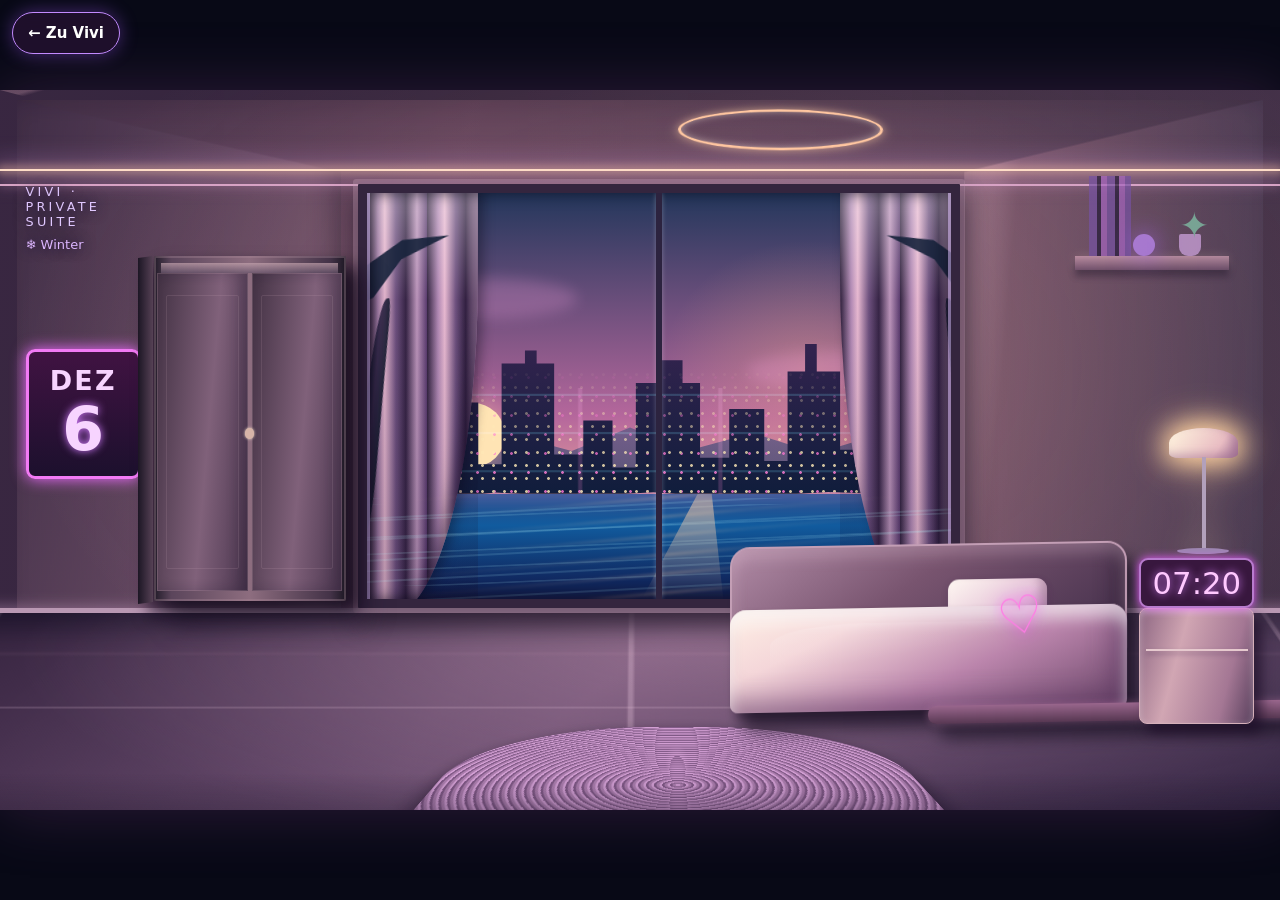
==== index.html @ ad8bce30 "Build layered 2.5D Vivi suite stage with complete curtains and perspective floor" ====
<!doctype html><html lang="de"><head><meta charset="utf-8"><meta name="viewport" content="width=device-width,initial-scale=1,viewport-fit=cover"><meta name="theme-color" content="#100e23"><title>Vivi · Zimmer</title><link rel="stylesheet" href="room.css?v=8"><style>.vivi-back{position:fixed;top:max(12px,env(safe-area-inset-top));left:12px;z-index:9999;display:flex;align-items:center;gap:8px;padding:11px 15px;border:1px solid #c38aff;border-radius:24px;background:#21112ee8;color:#fff;text-decoration:none;font:600 15px system-ui,sans-serif;box-shadow:0 0 18px #a85cff66;backdrop-filter:blur(8px)}.vivi-back:focus-visible{outline:3px solid #fff}</style></head><body><a class="vivi-back" href="./vivi-robot.html" aria-label="Zurück zu Vivi">← Zu Vivi</a><main id="room-root"></main><script src="room.js?v=8" defer></script><script src="auto-update.js" defer></script></body></html>
---- room.css ----
*{box-sizing:border-box}html,body{margin:0;background:#080916;color:#fff;font-family:system-ui,-apple-system,sans-serif}button{font:inherit}#room-root{width:100%;min-height:100dvh;display:grid;place-items:center;overflow:hidden}.room{--accent:#c15bff;--sky1:#25134d;--sky2:#d16a9a;position:relative;width:min(100vw,177.78vh);aspect-ratio:16/9;overflow:hidden;isolation:isolate;background:#120f2b;box-shadow:0 0 90px #4c167550}.room[data-period=morning]{--sky1:#3d5d9a;--sky2:#ffc69b;--accent:#b685ff}.room[data-period=day]{--sky1:#2783ba;--sky2:#c4dfff;--accent:#a971fa}.room[data-period=evening]{--sky1:#56305c;--sky2:#ff9b83;--accent:#f16be4}.room[data-period=night]{--sky1:#0b153b;--sky2:#51327d;--accent:#ad6cff}.wall{position:absolute;inset:0;background:linear-gradient(110deg,#10122d 0%,#21163c 58%,#161329 100%)}.wall-glow{position:absolute;inset:0;background:radial-gradient(ellipse at 62% 40%,#a03af529,transparent 58%)}.wall-arch{position:absolute;top:3%;left:3%;width:94%;height:75%;border:2px solid #bb77ff20;border-radius:20px}.ceiling-strip{position:absolute;top:4%;left:0;width:100%;height:3px;background:#bc65ff;box-shadow:0 0 14px 5px #ac4cfa88}.floor{position:absolute;inset:73% 0 0;background:repeating-linear-gradient(94deg,transparent 0 12%,#d3a5ff08 12.1% 12.4%),linear-gradient(#28223f,#0d0e21);border-top:3px solid #c15bff45}.rug{position:absolute;bottom:-13%;left:25%;width:51%;height:37%;border-radius:50%;background:radial-gradient(ellipse,#a96bc554 0%,#6b4a7d70 54%,#0c0b2100 72%);filter:blur(2px)}.window{position:absolute;left:30%;top:9%;width:41%;height:55%;overflow:hidden;border:7px solid #29213c;border-radius:5px;box-shadow:0 0 0 3px #bd83ff55,0 0 32px #bc66ff33;cursor:pointer}.sky{position:absolute;inset:0;background:linear-gradient(var(--sky1),var(--sky2));transition:background 1s}.sunmoon{position:absolute;left:68%;top:15%;width:13%;aspect-ratio:1;border-radius:50%;background:#ffe9cb;box-shadow:0 0 35px 10px #ffdbb080}.room[data-period=night] .sunmoon{background:#dce8ff;box-shadow:0 0 22px #e1ecff88}.cloud{position:absolute;width:33%;height:10%;border-radius:50%;background:#fff4;filter:blur(9px);animation:drift 26s linear infinite}.c1{top:21%;left:3%}.c2{top:39%;left:65%;animation-duration:33s}.city{position:absolute;bottom:0;left:0;width:100%;height:54%;background:linear-gradient(to top,#111528 5%,#111528bb 75%,transparent 100%);clip-path:polygon(0 55%,8% 55%,8% 35%,15% 35%,15% 67%,22% 67%,22% 15%,30% 15%,30% 52%,37% 52%,37% 33%,46% 33%,46% 64%,53% 64%,53% 8%,61% 8%,61% 44%,70% 44%,70% 28%,79% 28%,79% 65%,88% 65%,88% 37%,100% 37%,100% 100%,0 100%)}.horizon{position:absolute;bottom:0;width:100%;height:12%;background:linear-gradient(transparent,#c778df40)}.window-frame{position:absolute;inset:0;border-left:3px solid #af96c9aa;border-right:3px solid #af96c9aa;pointer-events:none}.window-frame:after{content:"";position:absolute;left:49.5%;top:0;height:100%;width:6px;background:#2c233f;box-shadow:0 0 5px #fff4}.curtain{position:absolute;top:0;width:12%;height:100%;background:repeating-linear-gradient(90deg,#3d245f,#64417d 17%,#362052 28%);transition:width .7s}.curtain.left{left:0}.curtain.right{right:0}.curtains-closed .curtain{width:50%}.particles{position:absolute;inset:0;overflow:hidden}.particle{position:absolute;left:var(--x);top:-8%;width:var(--size);height:var(--size);background:#ffd7fa;border-radius:55% 15% 55% 15%;opacity:.75;animation:fall var(--dur) linear var(--delay) infinite}.room[data-season=winter] .particle{background:#f4faff;border-radius:50%}.room[data-season=summer] .particle{background:#ffe986;box-shadow:0 0 9px #ffe986}.room[data-season=autumn] .particle{background:#e6a05d}.shelf{position:absolute;top:19%;right:4%;width:20%;height:2%;background:#4c365c;box-shadow:0 3px 0 #150f23,0 0 16px #af5bff66}.books{position:absolute;bottom:100%;left:9%;width:27%;height:80px;background:repeating-linear-gradient(90deg,#7652a3 0 8px,#241b38 8px 12px,#a565bf 12px 18px)}.pot{position:absolute;bottom:100%;right:18%;width:22px;height:22px;background:#d4a8e4;border-radius:2px 2px 9px 9px}.pot:before{content:'✦';position:absolute;bottom:10px;left:0;color:#84cbad;font-size:36px}.gloworb{position:absolute;bottom:100%;right:48%;width:22px;height:22px;border-radius:50%;background:#c38cff;box-shadow:0 0 24px #b269ff}.lamp{position:absolute;right:4%;bottom:19%;height:38%;width:8%;background:none;border:0;cursor:pointer}.lampshade{position:absolute;top:0;left:5%;width:90%;height:23%;background:#d3a8f3;clip-path:polygon(20% 0,80% 0,100% 100%,0 100%);filter:drop-shadow(0 0 18px #d2a6ff)}.lampstem{position:absolute;top:22%;left:49%;height:70%;width:4%;background:#b2a0bb}.lampbase{position:absolute;bottom:3%;left:16%;width:68%;height:5%;border-radius:50%;background:#9c87b0}.sofa,.bed{position:absolute;border:0;background:none;cursor:pointer;transition:filter .2s}.sofa:hover,.bed:hover{filter:brightness(1.15)}.sofa{left:3%;bottom:15%;width:34%;height:28%}.sofa-back{position:absolute;left:4%;top:0;width:91%;height:75%;border-radius:28px 28px 10px 10px;background:linear-gradient(110deg,#553b77,#302747);border:3px solid #a77acc77;box-shadow:inset 0 10px 15px #ffffff10}.sofa-seat{position:absolute;left:0;bottom:12%;width:100%;height:37%;border-radius:18px;background:linear-gradient(#77558d,#38294f);border:2px solid #af83d188}.cushion{position:absolute;top:35%;width:23%;height:28%;border-radius:12px;background:#a378a8;transform:rotate(-15deg)}.c-a{left:12%}.c-b{right:10%;transform:rotate(15deg);background:#684b91}.sofa-leg{position:absolute;bottom:0;width:4%;height:14%;background:#1d192c}.sofa-leg.l{left:10%}.sofa-leg.r{right:10%}.bed{right:9%;bottom:10%;width:32%;height:30%}.bed-head{position:absolute;top:5%;right:0;width:100%;height:65%;border-radius:20px 20px 4px 4px;background:linear-gradient(#4c3a68,#30253e);border:3px solid #a56ee2}.blanket{position:absolute;bottom:7%;left:0;width:100%;height:52%;background:linear-gradient(160deg,#9871ba,#563d7a 70%);border-radius:16px 16px 8px 8px;box-shadow:0 0 22px #a36be766}.pillow{position:absolute;top:29%;left:8%;width:28%;height:22%;border-radius:11px;background:#d6b6e8}.bed-foot{position:absolute;bottom:0;width:100%;height:10%;border-radius:8px;background:#271d39}.plant{position:absolute;left:24%;bottom:22%;width:10%;height:24%}.plant i{position:absolute;bottom:20%;left:42%;width:18%;height:65%;background:#478f78;border-radius:80% 0;transform-origin:bottom}.plant i:nth-child(1){transform:rotate(-45deg)}.plant i:nth-child(2){transform:rotate(-18deg)}.plant i:nth-child(3){transform:rotate(23deg)}.plant i:nth-child(4){transform:rotate(49deg)}.plant i:nth-child(5){transform:rotate(0)}.plant b{position:absolute;bottom:0;left:27%;width:49%;height:27%;background:#7c5b90;clip-path:polygon(0 0,100% 0,80% 100%,20% 100%)}.hud{position:absolute;top:7%;left:4%;text-shadow:0 0 14px #0b062f}.eyebrow{font-size:clamp(8px,1vw,14px);letter-spacing:.25em;color:#e0c8ff}.time{font-size:clamp(25px,5vw,72px);font-weight:250;letter-spacing:.04em}.date{font-size:clamp(9px,1.2vw,16px);color:#e8d9f3}.season-label{margin-top:8px;font-size:clamp(9px,1.1vw,15px);color:#dcb6ff}.calendar-toggle{position:absolute;right:4%;top:7%;border:1px solid #b987ff88;background:#25193fbb;color:#e5c8ff;border-radius:10px;padding:7px 11px;cursor:pointer}.calendar{position:absolute;z-index:8;top:14%;right:4%;width:min(34%,310px);min-width:230px;max-height:77%;overflow:auto;border:1px solid #c38cfa99;border-radius:14px;background:#19132de8;backdrop-filter:blur(12px);padding:12px;box-shadow:0 8px 30px #0009}.calendar[hidden]{display:none}.cal-head{display:flex;align-items:center;justify-content:space-between;gap:5px}.calendar button{color:#eee;background:#51376b;border:0;border-radius:6px;padding:4px 9px;cursor:pointer}.cal-head strong{font-size:13px;text-transform:capitalize}.cal-grid{display:grid;grid-template-columns:repeat(7,1fr);gap:3px;margin:12px 0;text-align:center;font-size:12px}.cal-grid span{padding:5px 1px;border-radius:5px}.cal-grid .weekday{color:#bba2da}.cal-grid .today{background:#9553e3;color:white}.toast{position:absolute;left:50%;bottom:4%;transform:translateX(-50%);z-index:10;background:#201432e8;border:1px solid #a875e9;border-radius:20px;padding:8px 16px;font-size:12px;opacity:0;pointer-events:none;transition:opacity .2s;white-space:nowrap}.toast.visible{opacity:1}.figure-slot{position:absolute;inset:0;z-index:4;pointer-events:none}.figure-slot>*{pointer-events:auto}.lights-off .ceiling-strip{opacity:.12;box-shadow:none}.lights-off .wall-glow{opacity:.1}.lights-off .lampshade{filter:none;background:#675b73}.room[data-season=winter] .horizon{background:linear-gradient(transparent,#f0f5ff77)}.room[data-season=spring] .horizon{background:linear-gradient(transparent,#f1a4dc55)}.room[data-season=summer] .horizon{background:linear-gradient(transparent,#e8ca8c55)}.room[data-season=autumn] .horizon{background:linear-gradient(transparent,#d19b6a55)}@keyframes drift{from{transform:translateX(-50%)}to{transform:translateX(200%)}}@keyframes fall{from{transform:translate(0,-15px) rotate(0)}to{transform:translate(60px,500px) rotate(330deg)}}@media(max-width:650px){.shelf .books{height:28px}.calendar{top:8%;right:3%;max-height:88%;width:260px}.hud{top:8%}.eyebrow{letter-spacing:.1em}.plant{display:none}}@media(prefers-reduced-motion:reduce){.cloud,.particle{animation:none}}

/* Vivi room v2: landscape, lake, alarm clock and functional wardrobe */
.distant-hills{position:absolute;bottom:20%;width:100%;height:29%;background:linear-gradient(#4c4b7a,#24294c);clip-path:polygon(0 83%,11% 64%,20% 75%,31% 42%,40% 70%,55% 49%,66% 74%,78% 40%,89% 67%,100% 45%,100% 100%,0 100%);opacity:.65}
.city{bottom:19%;height:47%;background:linear-gradient(90deg,#18213d,#2e294f,#151b38);clip-path:polygon(0 83%,4% 83%,4% 65%,9% 65%,9% 82%,14% 82%,14% 40%,20% 40%,20% 76%,25% 76%,25% 58%,31% 58%,31% 72%,36% 72%,36% 28%,40% 28%,40% 70%,47% 70%,47% 53%,53% 53%,53% 15%,57% 15%,57% 64%,63% 64%,63% 47%,68% 47%,68% 78%,73% 78%,73% 37%,79% 37%,79% 66%,84% 66%,84% 53%,90% 53%,90% 76%,96% 76%,96% 59%,100% 59%,100% 100%,0 100%)}
.city-lights{position:absolute;bottom:19%;height:34%;inset-inline:0;background-image:radial-gradient(#ffdba4 1px,transparent 1.5px),radial-gradient(#bda7ff 1px,transparent 1.5px);background-size:13px 17px,19px 23px;opacity:.58;mask-image:linear-gradient(to top,#000,transparent 95%)}
.lake{position:absolute;bottom:0;width:100%;height:23%;background:repeating-linear-gradient(178deg,transparent 0 8px,#b58bf933 9px 10px),linear-gradient(180deg,#433c78 0%,#151f45 35%,#0b1631 100%);box-shadow:inset 0 10px 15px #d8a3ff44}
.room[data-period=day] .lake{background:repeating-linear-gradient(178deg,transparent 0 9px,#e9f7ff55 10px 11px),linear-gradient(#5686ad,#1b4b75)}
.room[data-period=evening] .lake{background:repeating-linear-gradient(178deg,transparent 0 9px,#ffd9b844 10px 11px),linear-gradient(#9a537a,#242b5c)}
.hud .date{font-size:clamp(11px,1.6vw,18px)}.hud{max-width:24%;pointer-events:none}.hud .eyebrow{font-size:clamp(9px,1.2vw,16px)}
.nightstand{position:absolute;right:3%;bottom:12%;width:12%;height:18%;background:linear-gradient(135deg,#5a3b70,#2d2347);border:2px solid #a273d6;border-radius:8px;z-index:2;pointer-events:none}.nightstand span{position:absolute;top:35%;width:90%;left:5%;border-top:2px solid #b78ada}
.alarm-clock{position:absolute;right:3.5%;bottom:30%;z-index:3;width:11%;height:10%;border:3px solid #bd80f6;border-radius:14px;background:linear-gradient(140deg,#231732,#0a0b1c);box-shadow:0 0 18px #a94cff77;color:#f2baff;cursor:pointer;font-size:clamp(10px,2.4vw,31px);font-variant-numeric:tabular-nums;text-shadow:0 0 9px #db84ff}
.wardrobe{position:absolute;left:1%;top:21%;width:21%;height:50%;border:4px solid #a16ad4;border-radius:9px;background:linear-gradient(100deg,#261a3b,#4a315d,#20162d);z-index:2;cursor:pointer;box-shadow:8px 8px 16px #0007}
.wardrobe-door{position:absolute;top:2%;bottom:2%;width:48%;border:1px solid #b585df77;background:linear-gradient(120deg,#49305e,#21172f);transition:transform .4s}.left-door{left:2%;transform-origin:left}.right-door{right:2%;transform-origin:right}.wardrobe-open .left-door{transform:perspective(180px) rotateY(-50deg)}.wardrobe-open .right-door{transform:perspective(180px) rotateY(50deg)}
.wardrobe-knob{position:absolute;top:50%;left:48%;width:6%;height:4%;background:#e2b8ff;border-radius:50%;box-shadow:0 0 10px #e2b8ff}
.wardrobe-panel{position:absolute;left:23%;top:22%;z-index:12;background:#1d1233f2;border:1px solid #bd83ff;border-radius:12px;padding:12px;max-width:45%;font-size:clamp(10px,1.5vw,16px);box-shadow:0 5px 30px #000b}.wardrobe-panel[hidden]{display:none}.wardrobe-panel p{margin:6px 0}.wardrobe-panel button{background:#50316d;color:white;border:1px solid #9f70d7;border-radius:7px;margin:3px;padding:5px;cursor:pointer}
.room[data-wardrobe-color=blue] .wardrobe{box-shadow:0 0 22px #5abfff}.room[data-wardrobe-color=pink] .wardrobe{box-shadow:0 0 22px #ff79d3}.room[data-wardrobe-color=violet] .wardrobe{box-shadow:0 0 22px #bc65ff}
@media(max-width:650px){.wardrobe-panel{max-width:65%;left:20%}.hud{top:6%}}

/* v3: clear layout, realistic material depth and coherent lakeside view */
.sofa,.sofa-back,.sofa-seat,.cushion,.sofa-leg{display:none!important}
.room{background:linear-gradient(115deg,#171025,#261937 55%,#100d1e)}
.wall{background:linear-gradient(110deg,#171323,#28203a 45%,#151122);box-shadow:inset 0 0 100px #080510aa}
.wall-glow{background:radial-gradient(ellipse at 51% 52%,#a14cbb23,transparent 65%)}
.floor{inset:75% 0 0;background:repeating-linear-gradient(103deg,transparent 0 15%,#ead7ff10 15.1% 15.4%),linear-gradient(160deg,#383046,#141120);border-top:3px solid #9674ad;box-shadow:inset 0 15px 25px #0008}
.rug{left:28%;width:42%;bottom:-15%;background:radial-gradient(ellipse,#6d4b8566,#231a35aa 55%,transparent 72%)}
.window{left:30%;width:42%;top:10%;height:60%;border:8px solid #292235;box-shadow:0 0 0 3px #aa8ac277,0 15px 22px #0009,inset 0 0 20px #0006}
.window-frame{z-index:8;box-shadow:inset 0 0 15px #0a0614aa}
.distant-hills{bottom:27%;height:22%;background:linear-gradient(#56506c,#2b3551);opacity:.8;clip-path:polygon(0 88%,8% 75%,17% 82%,28% 46%,35% 62%,45% 28%,55% 61%,66% 36%,77% 65%,88% 37%,100% 69%,100% 100%,0 100%)}
.city{bottom:27%;height:43%;background:linear-gradient(100deg,#1c2945,#364060 52%,#151d38);filter:drop-shadow(0 3px 2px #060d20);clip-path:polygon(0 90%,4% 90%,4% 62%,8% 62%,8% 81%,12% 81%,12% 48%,17% 48%,17% 87%,22% 87%,22% 35%,27% 35%,27% 75%,33% 75%,33% 52%,38% 52%,38% 87%,43% 87%,43% 22%,48% 22%,48% 70%,53% 70%,53% 9%,57% 9%,57% 69%,62% 69%,62% 43%,68% 43%,68% 80%,73% 80%,73% 28%,78% 28%,78% 68%,83% 68%,83% 51%,89% 51%,89% 82%,94% 82%,94% 42%,100% 42%,100% 100%,0 100%)}
.city-lights{bottom:27%;height:35%;opacity:.52;background-size:9px 13px,17px 21px;mask-image:linear-gradient(to top,#000 25%,transparent)}
.shoreline{position:absolute;bottom:25%;left:0;width:100%;height:4%;background:linear-gradient(#283853,#a29ab255,#1d3455);z-index:2;clip-path:polygon(0 42%,12% 65%,22% 35%,35% 57%,49% 33%,62% 63%,79% 32%,100% 54%,100% 100%,0 100%)}
.lake{bottom:0;height:27%;background:repeating-linear-gradient(177deg,transparent 0 7px,#9d9bca26 8px 9px),linear-gradient(#55658a,#293c64 30%,#101e40 75%,#08152c);box-shadow:inset 0 7px 15px #d4b6ff33}
.reflections{position:absolute;bottom:0;width:100%;height:25%;background:repeating-linear-gradient(178deg,transparent 0 11px,#fff4 12px 13px);opacity:.3;mask-image:linear-gradient(90deg,transparent 7%,#000 38%,transparent 65%,#000 85%,transparent);filter:blur(1.5px)}
.room[data-period=day] .lake{background:repeating-linear-gradient(178deg,transparent 0 9px,#e9f7ff44 10px 11px),linear-gradient(#7fb1c6,#396b90,#143b65)}
.room[data-period=evening] .lake{background:repeating-linear-gradient(178deg,transparent 0 9px,#ffd9b844 10px 11px),linear-gradient(#ba779a,#4b4778,#1a2853)}
.wardrobe{left:4%;top:24%;width:21%;height:51%;z-index:3;border:3px solid #8c729f;border-radius:8px 8px 3px 3px;background:linear-gradient(100deg,#130f1e,#49364d 40%,#1d1729);box-shadow:10px 14px 24px #000b,inset 6px 0 8px #a985b52b}
.wardrobe-door{border:1px solid #957da0;background:linear-gradient(100deg,#2a2236,#51405b 44%,#211a2d);box-shadow:inset 3px 0 7px #d9b6ed1a,inset -4px 0 9px #0008}
.wardrobe-door:after{content:"";position:absolute;inset:7%;border:1px solid #b39abc55;border-radius:2px}
.wardrobe-knob{width:5%;height:3%;left:47.5%;background:#e5c4e8}
.bed{right:18%;bottom:8%;width:34%;height:29%;z-index:4;filter:drop-shadow(6px 13px 8px #0009)}
.bed-head{background:linear-gradient(135deg,#665075,#32283e 65%,#1c1728);border:2px solid #8d6c9f;box-shadow:inset 0 6px 15px #e9b8ff22}
.blanket{background:linear-gradient(155deg,#a88aba,#72568c 48%,#3c305a);box-shadow:inset 0 10px 15px #ffffff24,5px 7px 10px #0006}
.pillow{background:linear-gradient(135deg,#f1dff6,#bda6d2);box-shadow:inset -4px -4px 9px #745a8a}
.nightstand{right:3%;bottom:11%;width:13%;height:17%;background:linear-gradient(135deg,#665073,#32283d 65%,#1e182a);border:2px solid #9473a5;box-shadow:5px 9px 12px #0009,inset 2px 2px 8px #ffffff18}
.alarm-clock{right:4%;bottom:28%;width:11%;height:8%;border:2px solid #ab8ab8;border-radius:9px;background:linear-gradient(145deg,#403048,#10101a);box-shadow:0 6px 10px #0008,inset 0 2px 4px #d6b2e522}
.lamp{right:2%;bottom:33%;height:30%;width:7%;z-index:2;filter:drop-shadow(3px 5px 5px #0007)}
.shelf{right:3%;top:22%;width:15%;opacity:.7}
.hud{left:3%;top:8%;max-width:23%;z-index:5;background:#120d2099;padding:8px;border-radius:8px;backdrop-filter:blur(3px)}
.hud .date{font-size:clamp(9px,1.1vw,15px)}
.calendar-toggle{right:3%;top:8%;z-index:6}
@media(max-width:650px){.hud{padding:4px}.wardrobe{left:3%;width:23%}.bed{right:17%}.nightstand{right:2%}.alarm-clock{right:3%}}

/* v4 inspired by supplied purple bedroom reference, keeping standalone room architecture */
.ambient-led{position:absolute;top:4%;left:0;right:0;height:4px;z-index:3;background:#e58aff;box-shadow:0 0 12px 5px #c32aff,0 0 36px 12px #b42bff70}
.wall{background:linear-gradient(120deg,#170b26,#2d1642 55%,#170c28)}
.wall-glow{background:radial-gradient(ellipse at 50% 48%,#ba3dff30,transparent 70%)}
.window{left:30%;top:9%;width:42%;height:63%;border-color:#42214f;box-shadow:0 0 0 3px #b55ae777,0 0 35px #ae37fb66,inset 0 0 20px #0006}
.window .sky{--sky1:#281046;--sky2:#ad44ad}
.ceiling-strip{background:#f19cff;box-shadow:0 0 16px 7px #b62bff}
.wardrobe{left:3%;top:20%;height:55%;width:23%;background:linear-gradient(110deg,#261431,#50305c,#1b122a);border-color:#b365dd;box-shadow:0 0 20px #b64cff55,9px 14px 24px #0009}
.bed{right:15%;bottom:7%;width:36%;height:32%}.blanket{background:linear-gradient(150deg,#ae84d4,#714692 60%,#38234c);box-shadow:inset 0 8px 12px #ffffff22,0 0 22px #9c37f855}
.nightstand{right:2%;bottom:10%;width:12%}.alarm-clock{right:2.5%;bottom:27%;width:11%}
.lamp{right:2%;bottom:34%;height:29%}
.room-art{position:absolute;top:12%;left:5%;width:18%;height:12%;border:3px solid #c96aff;border-radius:9px;background:radial-gradient(circle at 50% 55%,#f1a6ff 0 4%,transparent 5%),linear-gradient(125deg,#23133c,#62266d);box-shadow:0 0 14px #b22affaa,inset 0 0 14px #a33bf766;pointer-events:none}
.room-art:after{content:'✦  VIVI  ♡';display:grid;place-items:center;height:100%;color:#f2baff;text-shadow:0 0 12px #e18aff;font-size:clamp(9px,2vw,25px);font-style:italic}
.floor-cushion{position:absolute;bottom:4%;left:27%;width:15%;height:8%;border-radius:50%;background:linear-gradient(140deg,#9567b5,#3c2557);box-shadow:0 10px 13px #0009;pointer-events:none}
.hud{left:3%;top:6%;width:20%;max-width:20%;background:transparent;padding:0}.hud .eyebrow{font-size:clamp(7px,1.2vw,12px)}.hud .season-label{font-size:clamp(8px,1.2vw,13px)}
.wall-calendar{position:absolute;left:4%;top:35%;width:15%;height:24%;z-index:5;display:flex;flex-direction:column;align-items:center;justify-content:center;border:3px solid #c568ff;border-radius:9px;background:linear-gradient(160deg,#3e194f,#190f2c);box-shadow:0 0 16px #b72fff88,inset 0 0 15px #9c36d655;color:#f7d4ff;pointer-events:none}
.wall-month{font-size:clamp(11px,2.5vw,27px);font-weight:700;letter-spacing:.08em}.wall-day{font-size:clamp(21px,5vw,60px);line-height:1.1;text-shadow:0 0 9px #d47cff}
.calendar,.calendar-toggle{display:none!important}
@media(max-width:650px){.room-art{top:14%;}.wall-calendar{left:5%;top:37%;height:20%}.hud{top:7%}}


/* Miami 90s animated beach skyline: lightweight CSS only */
.window .sky{--sky1:#24113e;--sky2:#b53c91;background:linear-gradient(180deg,var(--sky1) 0%,#7d2c83 47%,var(--sky2) 77%,#ed9b92 100%);animation:miamiSky 34s ease-in-out infinite alternate}
.room[data-period=morning] .window .sky{--sky1:#4266aa;--sky2:#f8b88c}
.room[data-period=day] .window .sky{--sky1:#2c8fc0;--sky2:#f8c6a1}
.room[data-period=evening] .window .sky{--sky1:#33235f;--sky2:#f8879b}
.room[data-period=night] .window .sky{--sky1:#140e3e;--sky2:#a83b8d}
.window .sunmoon{z-index:1;animation:miamiSun 11s ease-in-out infinite alternate}
.sun-glow{position:absolute;left:48%;top:9%;width:55%;height:70%;background:radial-gradient(ellipse,#ffb38b55,transparent 65%);animation:miamiGlow 9s ease-in-out infinite alternate;pointer-events:none}
.window .cloud{z-index:2;opacity:.6;animation-duration:38s}
.window .c2{animation-duration:54s}
.window .distant-hills{bottom:30%;height:17%;background:linear-gradient(#68618e,#2d3e6c);opacity:.72}
.window .city{z-index:3;bottom:29%;height:37%;background:linear-gradient(90deg,#1b254b,#3d3766 47%,#182547);clip-path:polygon(0 88%,4% 88%,4% 64%,9% 64%,9% 82%,14% 82%,14% 44%,19% 44%,19% 82%,23% 82%,23% 20%,27% 20%,27% 12%,29% 12%,29% 20%,32% 20%,32% 76%,37% 76%,37% 55%,42% 55%,42% 84%,46% 84%,46% 32%,50% 32%,50% 18%,54% 18%,54% 32%,57% 32%,57% 78%,62% 78%,62% 48%,68% 48%,68% 80%,72% 80%,72% 25%,75% 25%,75% 8%,77% 8%,77% 25%,81% 25%,81% 73%,86% 73%,86% 46%,91% 46%,91% 84%,96% 84%,96% 60%,100% 60%,100% 100%,0 100%)}
.window .city-lights{z-index:4;bottom:29%;height:31%;background-image:radial-gradient(#ffe9b7 1px,transparent 1.6px),radial-gradient(#ff77d3 1px,transparent 1.6px);background-size:11px 13px,17px 19px;opacity:.7;animation:miamiLights 5s ease-in-out infinite alternate}
.neon-buildings{position:absolute;z-index:4;bottom:29%;left:0;width:100%;height:26%;background:repeating-linear-gradient(90deg,transparent 0 12%,#ff7ac966 12.3% 12.7%,transparent 13% 24%),repeating-linear-gradient(0deg,transparent 0 20%,#60dcf766 21% 22%,transparent 23% 36%);opacity:.25;mix-blend-mode:screen;animation:miamiLights 7s ease-in-out infinite alternate}
.window .shoreline{z-index:5;bottom:26%;height:5%;background:linear-gradient(#8d7498,#d2a6a0,#3c5279)}
.beach{position:absolute;z-index:5;bottom:24%;width:100%;height:4%;background:linear-gradient(170deg,#e6b1aa,#af8f9c 58%,#6c7a91);clip-path:polygon(0 45%,16% 65%,32% 36%,52% 57%,75% 30%,100% 56%,100% 100%,0 100%);opacity:.75}
.window .lake{z-index:5;bottom:0;height:26%;background:linear-gradient(180deg,#398aa7 0%,#1c6e96 35%,#183d72 76%,#0b244d 100%)}
.room[data-period=day] .window .lake{background:linear-gradient(#5cd1d0,#219ab6 48%,#206a9e)}
.room[data-period=evening] .window .lake{background:linear-gradient(#d17da8,#5867a0 43%,#1d4376)}
.room[data-period=night] .window .lake{background:linear-gradient(#68538e,#284c8b 40%,#0a2a53)}
.waves{position:absolute;z-index:6;left:-35%;width:170%;bottom:0;height:24%;background:repeating-linear-gradient(177deg,transparent 0 9px,#b4f7ff33 10px 11px,transparent 12px 21px);opacity:.62;animation:miamiWaves 7s linear infinite;pointer-events:none}
.wave-b{opacity:.33;bottom:1%;transform:scaleY(.8);animation-duration:11s;animation-direction:reverse}
.window .reflections{z-index:7;bottom:0;height:25%;opacity:.35;animation:miamiReflections 6s ease-in-out infinite alternate}
.palm{position:absolute;z-index:8;bottom:15%;width:26%;height:61%;pointer-events:none;transform-origin:bottom center;animation:miamiPalm 7s ease-in-out infinite alternate}
.palm-left{left:-10%;transform:rotate(-8deg)}
.palm-right{right:-13%;transform:scaleX(-1) rotate(-8deg);animation-delay:-3s}
.palm:before{content:'';position:absolute;bottom:0;left:46%;height:84%;width:12%;border-radius:90% 15% 30% 30%;background:linear-gradient(90deg,#11182e,#302548,#10172a);transform:skewX(-13deg)}
.palm i,.palm b{position:absolute;left:38%;top:10%;width:90%;height:16%;background:#15213a;clip-path:polygon(0 45%,30% 0,72% 15%,100% 80%,62% 47%,28% 70%);transform-origin:8% 50%;filter:drop-shadow(0 0 2px #081428)}
.palm i{transform:rotate(-34deg)}
.palm b{transform:scaleX(-1) rotate(-18deg);left:-34%}
.birds{position:absolute;z-index:4;top:25%;left:18%;width:8px;height:4px;border-top:1px solid #252247;border-radius:50%;box-shadow:15px -6px 0 -1px #29254b,31px 4px 0 -1px #29254b;animation:miamiBirds 19s linear infinite}
@keyframes miamiSky{from{filter:saturate(1)}to{filter:saturate(1.12)}}
@keyframes miamiSun{from{transform:translateY(0)}to{transform:translateY(4px)}}
@keyframes miamiGlow{from{opacity:.6}to{opacity:1}}
@keyframes miamiLights{from{opacity:.3}to{opacity:.78}}
@keyframes miamiWaves{from{background-position:0 0;transform:translateX(0)}to{background-position:35px 19px;transform:translateX(8%)}}
@keyframes miamiReflections{from{opacity:.2;filter:blur(1px)}to{opacity:.52;filter:blur(2px)}}
@keyframes miamiPalm{from{rotate:-1.3deg}to{rotate:1.3deg}}
@keyframes miamiBirds{from{translate:-35px 4px;opacity:0}15%{opacity:.5}85%{opacity:.5}to{translate:190px -18px;opacity:0}}
@media(prefers-reduced-motion:reduce){.window .sky,.window .sunmoon,.sun-glow,.window .cloud,.window .city-lights,.neon-buildings,.waves,.window .reflections,.palm,.birds{animation:none!important}}


/* V5 complete suite layout override: reference-matched 16:9 layered CSS room */
.room{background:#29132d;box-shadow:0 0 55px #4d0e5a55}
.wall{background:linear-gradient(115deg,#37172f 0%,#42213c 33%,#26182e 70%,#43213d 100%)}
.wall-arch{inset:3% 2% 18%;border-radius:0;border-color:#eebcaa1c}
.ambient-led{top:2.5%;height:3px;background:#ff9e91;box-shadow:0 0 7px 3px #ff9f8c,0 0 18px 7px #d13bff}
.ceiling-strip{top:10%;height:3px;background:#fbb69c;box-shadow:0 0 12px 5px #f9a489,0 0 27px 7px #c54cfc}
.ceiling-ring{position:absolute;z-index:9;top:1%;left:46%;width:18%;height:9%;border:5px solid #ffc6a0;border-radius:50%;transform:rotate(-9deg);box-shadow:0 0 15px #ffa279,0 0 24px #a43eff,inset 0 0 13px #ffad83;pointer-events:none}
.ring-two{left:55%;top:0%;width:22%;height:11%;transform:rotate(8deg)}
.window{left:28%;top:13%;width:47%;height:55%;border:8px solid #281a33;border-radius:1px;box-shadow:0 0 0 3px #ba6eff66,0 0 30px #ff77d144,0 18px 22px #130718bb}
.window .sky{background:linear-gradient(180deg,#25144e 0%,#702481 29%,#e3449c 58%,#ffac89 76%,#8c427d 100%)!important}
.room[data-period=day] .window .sky{filter:hue-rotate(22deg) brightness(1.2)}
.room[data-period=night] .window .sky{filter:brightness(.76) saturate(1.25)}
.window .sunmoon{left:47%;top:41%;width:18%;background:linear-gradient(#ffe5b3,#ffae84)!important;box-shadow:0 0 25px 12px #ff8e9c66,0 0 65px 25px #fd5ab255!important;animation:miamiSun 9s ease-in-out infinite alternate}
.window .sunmoon:after{content:'';position:absolute;inset:47% 0 0;background:repeating-linear-gradient(180deg,transparent 0 7px,#f3699477 8px 11px);border-radius:0 0 50% 50%}
.window .city{bottom:26%;height:40%;background:linear-gradient(#362450,#101d3c);filter:drop-shadow(0 2px 3px #110725)}
.window .city-lights{bottom:26%;opacity:.8}
.window .neon-buildings{bottom:26%;opacity:.48}
.window .lake{height:26%;background:linear-gradient(#294b89,#115b9e 30%,#102a62 80%,#101a45)!important}
.window .waves{height:25%;opacity:.7}
.window .reflections{height:26%;opacity:.62;background:repeating-linear-gradient(175deg,transparent 0 9px,#ffd3ab88 10px 11px,transparent 12px 19px);mask-image:linear-gradient(90deg,transparent 5%,#0005 33%,#fff 52%,#0005 65%,transparent 93%)}
.sun-path{position:absolute;z-index:7;bottom:0;left:47%;width:20%;height:26%;background:linear-gradient(180deg,#ffcfaa99,transparent);clip-path:polygon(48% 0,60% 0,70% 100%,0 100%);filter:blur(7px);animation:miamiReflections 6s ease-in-out infinite alternate}
.window .shoreline{bottom:23%;height:5%;background:linear-gradient(#f4a4b6,#7a538c)}
.window .beach{bottom:21%;height:4%;background:#e6a1a2}
.window .palm{height:66%;bottom:18%;opacity:.9}
.window .cloud{background:#f7a1de66;filter:blur(7px)}
.yacht{position:absolute;z-index:8;bottom:20%;left:72%;width:14%;height:9%;border-bottom:5px solid #f5e7ff;border-radius:0 0 55% 50%;filter:drop-shadow(0 0 5px #e6b3ff);animation:yachtSail 38s ease-in-out infinite alternate;pointer-events:none}
.yacht:before{content:'';position:absolute;bottom:5px;left:20%;width:56%;height:70%;border:2px solid #fff;border-bottom:0;clip-path:polygon(0 100%,15% 25%,80% 0,100% 100%);background:#dedaff77}
@keyframes yachtSail{from{transform:translateX(0) translateY(0)}to{transform:translateX(-70%) translateY(2px)}}
.curtain{z-index:10;top:0;height:96%;width:13%;background:repeating-linear-gradient(90deg,#ffe1e5bb 0 7%,#bc73c477 12%,#f7c4eaaa 20%,#b774b477 28%);box-shadow:0 0 13px #f5c2e366;transform-origin:top;animation:curtainBreeze 6s ease-in-out infinite alternate;transition:width .7s}
.curtain.left{left:0;border-radius:0 0 80% 5%}.curtain.right{right:0;border-radius:0 0 5% 80%;animation-delay:-3s}
@keyframes curtainBreeze{from{transform:skewX(-2deg) scaleX(.98)}to{transform:skewX(4deg) scaleX(1.08)}}
.curtains-closed .curtain{width:50%}
.floor{inset:73% 0 0;background:repeating-linear-gradient(96deg,transparent 0 13%,#ffcae31a 13.1% 13.3%),linear-gradient(#4d214e,#22132f 70%,#130e20);border-top:3px solid #f49add66;box-shadow:inset 0 17px 23px #12071c88}
.floor:after{content:'';position:absolute;inset:0;background:repeating-linear-gradient(0deg,transparent 0 28%,#f5b8d711 29%,transparent 30% 57%);opacity:.75}
.rug{left:25%;bottom:-13%;width:49%;height:35%;border-radius:45%;filter:none;background:radial-gradient(ellipse,#f6b9d2 0%,#d98bb6 53%,#8e4e88 76%,transparent 78%);box-shadow:inset 0 0 23px #fff7,0 0 14px #ffb4e166}
.wardrobe{left:14%;top:19%;width:14%;height:53%;border:3px solid #ffb98c;background:linear-gradient(90deg,#5b2c5d,#9a628f 30%,#382044);box-shadow:0 0 15px #ffb79b,0 0 30px #ba35f466,9px 11px 15px #12071c99}
.wardrobe-door{background:linear-gradient(90deg,#3a213d88,#b17cb566,#3d224a99);border-color:#ffc7d0aa;backdrop-filter:blur(2px)}
.wardrobe-door:before{content:'';position:absolute;inset:10% 15% 17%;background:repeating-linear-gradient(90deg,#f2d4ef55 0 6%,transparent 6% 22%);border-top:4px solid #e4bdd3;opacity:.65}
.wardrobe-panel{left:29%;top:20%}
.bed{right:6%;bottom:11%;width:43%;height:32%;filter:drop-shadow(5px 12px 9px #160820cc)}
.bed-head{top:0;height:61%;border-radius:24px 24px 5px 5px;background:linear-gradient(#67405b,#3d243d);border:2px solid #bc779e}
.blanket{bottom:8%;height:57%;background:linear-gradient(155deg,#f7dfd4 0%,#e5bdd1 28%,#a94d9b 65%,#58225b 100%);box-shadow:inset 0 12px 15px #fff7,0 0 12px #ef6ef966}
.pillow{top:20%;left:55%;width:25%;height:25%;background:linear-gradient(#fff0e4,#cba3c8)}
.heart-pillow{position:absolute;z-index:3;right:21%;top:24%;font-size:clamp(14px,4vw,54px);color:#ff7ce5;text-shadow:0 0 10px #ff59ec,0 0 20px #d12df4;transform:rotate(-12deg)}
.bed-foot{background:#d343da;box-shadow:0 0 14px #d343da}
.nightstand{right:1%;bottom:10%;width:11%;height:23%;background:linear-gradient(110deg,#d9a0b5,#a66a91 70%,#6e3e67);border-color:#f4c4c4}
.nightstand span{border-color:#ffe0d2}
.alarm-clock{right:1.5%;bottom:33%;width:10%;height:7%;background:#38173e;border-color:#b87bce;color:#ffc9ff;box-shadow:0 0 10px #e35af9}
.lamp{right:0%;bottom:39%;height:26%;width:6%}.lampshade{background:#ffe4bd;filter:drop-shadow(0 0 14px #ffca91)}
.shelf{right:3%;top:27%;width:16%;height:2%;z-index:3;background:#ae7292;box-shadow:0 0 11px #f9a5ff}
.room-art{top:15%;left:3%;width:9%;height:12%}.room-art:after{font-size:clamp(7px,1.3vw,16px)}
.window-console{position:absolute;z-index:4;left:29%;bottom:29%;width:30%;height:11%;background:linear-gradient(130deg,#8d4d80,#3d244f);border-top:3px solid #f2b4c7;box-shadow:0 9px 12px #12091d88;display:flex;justify-content:space-around;align-items:center}
.cat-neon,.crystal{color:#ffa0fc;font-size:clamp(14px,3vw,40px);text-shadow:0 0 9px #e555ff,0 0 18px #f459ef}
.flamingo-neon{position:absolute;right:8%;top:16%;font-size:clamp(15px,4vw,52px);color:#ff8afa;text-shadow:0 0 11px #ff50ec}
.coffee-table{position:absolute;left:1%;bottom:2%;width:23%;height:15%;border-radius:50%;z-index:4;background:linear-gradient(150deg,#f4cad3,#a875a2 55%,#6a3768);border:3px solid #e8adc8;box-shadow:0 9px 12px #160a1baa,0 0 18px #fa8cbd55}
.flowers{position:absolute;top:-32%;left:8%;color:#ffc7e0;font-size:clamp(13px,3vw,35px);text-shadow:0 0 12px #ff8ccc}
.candles{position:absolute;top:10%;right:12%;color:#ffe4a7;font-size:clamp(10px,2vw,26px);text-shadow:0 0 15px #ffb468;animation:miamiLights 2s infinite alternate}
.ceiling-ring,.window-console,.flamingo-neon,.coffee-table{pointer-events:none}
.wall-calendar{left:2%;top:30%;width:10%;height:19%;background:linear-gradient(#401342,#1c102d);border-color:#f27af5;box-shadow:0 0 15px #ef6bff}
.hud{left:2%;top:11%;width:12%;max-width:12%;z-index:6;background:transparent;backdrop-filter:none}
.hud .eyebrow{font-size:clamp(7px,1vw,14px)}
.suite-controls{position:absolute;z-index:20;left:50%;bottom:2%;transform:translateX(-50%);display:flex;gap:1vw;padding:5px 14px;border:2px solid #f58bfa;border-radius:40px;background:#331340dc;box-shadow:0 0 17px #db54f7aa;backdrop-filter:blur(6px)}
.suite-controls button{background:transparent;border:0;color:#ffe6ff;font-size:clamp(15px,2.5vw,31px);width:clamp(29px,5vw,55px);height:clamp(28px,4vw,44px);cursor:pointer;text-shadow:0 0 10px #ff73f8}
.suite-controls button:focus-visible{outline:2px solid #fff;border-radius:12px}
@media(prefers-reduced-motion:reduce){.curtain,.yacht,.sun-path,.candles{animation:none!important}}

/* V6 solar-aware coherent suite; override sunset-only legacy styles */
.room{--night-sky:#071027}
.room[data-period=night] .window .sky{background:linear-gradient(180deg,#030b21 0%,#0b173b 48%,#17264d 78%,#14294e 100%)!important;filter:none!important}
.room[data-period=morning] .window .sky{background:linear-gradient(#24375c,#b5679c 55%,#f8b69c 83%,#455e91)!important;filter:none}
.room[data-period=day] .window .sky{background:linear-gradient(#2274ad,#65bad3 65%,#d3c3b8)!important;filter:none}
.room[data-period=evening] .window .sky{background:linear-gradient(#23164c,#74377e 45%,#ed7f9d 76%,#534b86)!important;filter:none}
.window .sunmoon{left:var(--sun-x,50%)!important;top:var(--sun-y,25%)!important;width:11%;background:#ffe4b4!important;box-shadow:0 0 28px #ffcda388!important;animation:none!important;transition:left 30s linear,top 30s linear,opacity 2s}
.window .sunmoon:after{display:none}
.room[data-daylight=false] .window .sunmoon{left:69%!important;top:13%!important;width:9%;background:#e4eeff!important;box-shadow:0 0 15px #cbdfff99!important}
.room[data-period=night] .sun-glow{opacity:0!important}
.room[data-period=night] .sun-path{opacity:0!important}
.room[data-period=night] .window .lake{background:linear-gradient(#12284e,#10284c 50%,#071932)!important}
.room[data-period=night] .window .city{background:linear-gradient(#1d2546,#0b132b)!important}
.room[data-period=night] .window .city-lights{opacity:.9}
.stars{position:absolute;inset:0 0 26%;z-index:1;pointer-events:none;background-image:radial-gradient(circle,#eaf1ff 1px,transparent 1.6px),radial-gradient(circle,#bbceff 1px,transparent 1.6px);background-size:47px 35px,73px 53px;background-position:12px 9px,29px 19px;opacity:0;transition:opacity 5s}
.room[data-period=night] .stars{opacity:.78}
.room[data-period=night] .window .cloud{opacity:.12}
.room[data-period=night] .window .reflections{background:repeating-linear-gradient(177deg,transparent 0 12px,#b4d5ff55 13px 14px,transparent 15px 27px);opacity:.4}
.bed{right:12%!important;bottom:12%!important;width:31%!important;height:25%!important}
.bed-head{border-radius:20px 20px 3px 3px}
.nightstand{right:2%!important;bottom:12%!important;width:9%!important;height:16%!important}
.alarm-clock{right:2%!important;bottom:28%!important;width:9%!important;height:7%!important}
.lamp{right:3%!important;bottom:35%!important;width:6%!important;height:18%!important}
.lampshade{border-radius:50% 50% 15% 15%;clip-path:none;background:linear-gradient(#fff0dc,#d9a3bc);box-shadow:0 0 18px #ffc7a877}
.wardrobe{left:12%!important;top:23%!important;width:15%!important;height:48%!important;border:2px solid #d7a7aa;border-radius:3px;background:linear-gradient(110deg,#3a293d,#61405c,#281e34);box-shadow:5px 12px 20px #0b071a88}
.wardrobe-door{background:linear-gradient(110deg,#46314b,#765273 55%,#34233e);border:1px solid #d0a4bb66}
.wardrobe-door:before{display:none}
.wardrobe-door:after{inset:8%;border:1px solid #e1b8ca44}
.wardrobe-panel{left:29%!important}
.ceiling-ring{left:53%;top:2%;width:16%;height:7%;border-width:3px}
.room-art,.floor-cushion,.coffee-table,.flamingo-neon,.window-console,.particles,.plant,.yacht,.birds{display:none!important}
.rug{left:33%;bottom:-10%;width:32%;height:24%;background:radial-gradient(ellipse,#d5a5c388,#97648c77 60%,transparent 75%)}
.hud{left:2%;top:13%;width:10%;max-width:10%}
.wall-calendar{left:2%;top:36%;width:9%;height:18%}
.shelf{right:4%;top:23%;width:12%;background:#805473;box-shadow:0 4px 6px #110b18}
.suite-controls{bottom:1.5%;padding:3px 11px}
.window .waves{animation-duration:17s}
.window .wave-b{animation-duration:29s}
.window .curtain.left{animation-duration:13s}
.window .curtain.right{animation-duration:17s}
.window .palm-left{animation-duration:19s}
.window .palm-right{animation-duration:23s}
.window .cloud.c1{animation-duration:81s}
.window .cloud.c2{animation-duration:113s}
@media(prefers-reduced-motion:reduce){.stars{transition:none}.window .sunmoon{transition:none}}

/* V7 dimensional night suite: stronger ambient light, corner geometry, furniture materials */
.room{background:#33233c;box-shadow:0 0 60px #7b428055}
.wall{background:radial-gradient(ellipse at 62% 45%,#8c547a66,transparent 58%),linear-gradient(105deg,#433047 0%,#62425c 32%,#49334e 69%,#30243b 100%)!important;box-shadow:inset 0 0 45px #140d1c66}
.wall:before{content:"";position:absolute;left:0;top:0;width:26%;height:74%;background:linear-gradient(105deg,#3b2a42,#71516a 85%,#92708a);clip-path:polygon(0 0,100% 14%,100% 100%,0 100%);box-shadow:inset -12px 0 23px #150b2055}
.wall:after{content:"";position:absolute;right:0;top:0;width:24%;height:74%;background:linear-gradient(95deg,#a07891,#684760 18%,#372b45);clip-path:polygon(0 14%,100% 0,100% 100%,0 100%);box-shadow:inset 12px 0 22px #160d2355}
.wall-glow{background:radial-gradient(ellipse at 56% 38%,#ffc8a329,transparent 70%),linear-gradient(90deg,#f5b8e008,transparent 40%,#e8c2c518)!important}
.wall-arch{inset:0 0 26%;border:0!important;border-radius:0!important;background:linear-gradient(164deg,#e1adbd44 0 1%,transparent 1.5% 100%);clip-path:polygon(0 0,100% 0,78% 14%,24% 14%)}
.ambient-led{height:2px;top:11%;background:#ffddc7;box-shadow:0 0 9px 3px #ffc6a477,0 0 25px 8px #e8a7f744}
.ceiling-strip{top:13%;height:2px;background:#d6a3c1;box-shadow:0 0 9px #ffb2ce77}
.floor{inset:73% 0 0!important;background:linear-gradient(90deg,#17101c66,transparent 24% 73%,#130e1d77),repeating-linear-gradient(97deg,transparent 0 15%,#f6c7df13 15.1% 15.3%),linear-gradient(180deg,#72526e,#3d304a 65%,#231c30)!important;border-top:4px solid #b08a9b;box-shadow:inset 0 12px 18px #180c2255!important}
.floor:before{content:"";position:absolute;inset:0;background:repeating-linear-gradient(0deg,transparent 0 24%,#d9b1bf20 24.5%,transparent 25% 50%);opacity:.6}
.window{box-shadow:0 0 0 5px #c39bb355,0 15px 24px #130a1caa,inset 0 0 15px #09071c!important;border:9px solid #34253e!important}
.wardrobe{left:12%!important;top:23%!important;width:15%!important;height:48%!important;border:0!important;border-radius:2px!important;background:linear-gradient(90deg,#211b28 0%,#5b455b 9%,#8d6d7f 50%,#433247 92%,#1c1723)!important;box-shadow:10px 13px 20px #0b061599,inset 0 0 0 2px #aa899a55!important}
.wardrobe:before{content:"";position:absolute;inset:0 auto 0 -8%;width:8%;background:linear-gradient(90deg,#1c1624,#564155);transform:skewY(-7deg);transform-origin:right bottom}
.wardrobe:after{content:"";position:absolute;left:4%;right:4%;top:2%;height:3%;background:linear-gradient(#c4a4ae,#66536a);opacity:.7}
.wardrobe-door{top:5%;bottom:3%;width:47%;border:0!important;background:linear-gradient(95deg,#433244,#80617a 55%,#4a354e)!important;box-shadow:inset 0 0 0 1px #d1adbb33,inset -8px 0 14px #1b122644!important}
.wardrobe-door:after{inset:7% 10%;border:1px solid #d6b4c022}
.wardrobe-knob{background:#d7b4a8;box-shadow:0 0 3px #f7e2cf}
.bed{filter:drop-shadow(12px 15px 8px #140d1eaa)!important}
.bed-head{background:linear-gradient(145deg,#b18ba6,#78546f 43%,#3f2c48 100%)!important;border:2px solid #c39eb5!important;box-shadow:inset 0 8px 15px #f6d5e544,inset -14px -10px 17px #27182d66!important}
.blanket{background:linear-gradient(155deg,#fff0e5 0%,#f4d6d9 26%,#bb85ac 60%,#694568 100%)!important;box-shadow:inset 0 13px 15px #fff9,inset -15px -12px 25px #4e2b5677,6px 7px 10px #180d2466!important}
.blanket:after{content:"";position:absolute;inset:15% 8% 15% 10%;border-radius:30%;background:linear-gradient(170deg,#fff7 0%,transparent 43%);opacity:.35}
.pillow{background:linear-gradient(145deg,#fff8f2,#e5c5d8 62%,#ad88a8)!important;box-shadow:inset -7px -6px 10px #89648377,0 2px 6px #3d254a44!important}
.bed-foot{background:linear-gradient(#9a678d,#583853)!important;box-shadow:0 0 8px #c17cac66!important}
.nightstand{background:linear-gradient(105deg,#8d6682,#d1a6b3 35%,#a47794 75%,#59405d)!important;border:1px solid #d5b0b9!important;box-shadow:8px 9px 12px #1b0c25aa,inset 0 3px 7px #fff5!important}
.nightstand span{border-top:2px solid #e6c9ce!important;box-shadow:0 3px 5px #3b244e66}
.lamp{filter:drop-shadow(0 0 15px #ffdbad77)}
.lampshade{background:linear-gradient(125deg,#fff5de,#e9bdc3 70%,#a77898)!important;box-shadow:inset -6px -4px 9px #8b5b8466,0 0 25px #ffdbb688!important}
.shelf{background:linear-gradient(#d7a5b8,#72516e)!important;box-shadow:0 6px 7px #120b2099,0 0 10px #ffd2c744!important}
.room.lights-off .wall-glow{opacity:.1}
@media(prefers-reduced-motion:reduce){.wall-glow{transition:none}}

/* Vivi Suite 8: layered 2.5D stage, complete curtains, glossy stone floor */
.room{perspective:1100px;--depth-light:#efb9df}
.floor{inset:72% -12% -20%!important;transform-origin:50% 0;transform:rotateX(56deg) scale(1.2);background:repeating-linear-gradient(90deg,transparent 0 16.4%,#f9d9ef45 16.5%,#f9d9ef45 16.65%,transparent 16.8% 33%),repeating-linear-gradient(0deg,transparent 0 23%,#f7d7ec3b 23.3%,transparent 23.8% 46%),linear-gradient(135deg,#23172e,#624468 44%,#271c39 80%,#140e21)!important;border-top:6px solid #b998b3!important;box-shadow:inset 0 18px 32px #120d22a8,0 -4px 14px #ffc7f444!important}
.floor:before{content:"";inset:0;position:absolute;background:radial-gradient(ellipse at 58% 5%,#ffc8e050,transparent 48%),linear-gradient(110deg,transparent 20%,#ffe3f011 40%,transparent 65%);opacity:1}
.rug{z-index:7;left:34%!important;bottom:-9%!important;width:38%!important;height:25%!important;border-radius:46% 44% 10% 10%;filter:none!important;transform:perspective(360px) rotateX(55deg);background:repeating-radial-gradient(ellipse at 50% 50%,#d4a0d5 0 2px,#ac7eae 3px 5px,#805986 6px 8px)!important;box-shadow:0 10px 25px #11081b88}
.window{left:28%!important;width:47%!important;height:59%!important;top:13%!important;z-index:4}
.curtain{z-index:5;top:-1%!important;height:105%!important;width:19%!important;transform-origin:top center;background:repeating-linear-gradient(90deg,#32233f 0%,#b088b3 10%,#e7b8d0 16%,#6d507e 26%,#362445 35%,#ba93b9 45%,#5a3b6e 54%)!important;box-shadow:inset -7px 0 14px #1a0d2a88,5px 0 12px #0a071766;animation:curtainSway 12s ease-in-out infinite alternate!important;transition:width .85s ease}
.curtain.right{animation-duration:15s!important;animation-delay:-4s!important;transform-origin:top right}
.curtain.left{transform-origin:top left}
.curtains-closed .curtain{width:51%!important;animation-play-state:paused!important}
.curtain:after{content:"";position:absolute;inset:0;background:linear-gradient(180deg,#fff5 0%,transparent 26%,#120a2430 100%);pointer-events:none}
@keyframes curtainSway{0%{transform:skewX(-.6deg) scaleX(1)}50%{transform:skewX(.8deg) scaleX(1.025)}100%{transform:skewX(-.3deg) scaleX(.985)}}
.wall{transform:translateZ(-30px);transform-origin:center}
.wardrobe{z-index:9;filter:drop-shadow(10px 12px 8px #12091e99)}
.bed{z-index:10;transform:skewY(-1deg);transform-origin:bottom center}
.nightstand,.lamp,.alarm-clock{z-index:11}
.figure-slot{position:absolute!important;z-index:9;left:50%;bottom:14%;height:52%;width:19%;pointer-events:none;transform-origin:bottom center;transition:left 1.5s ease-in-out,bottom 1.5s ease-in-out,transform 1.5s ease-in-out;display:flex;align-items:flex-end;justify-content:center}
.figure-slot>*{max-width:100%;max-height:100%;object-fit:contain;pointer-events:auto}
.figure-slot[data-depth=back]{z-index:6}
.foreground-depth{position:absolute;z-index:12;bottom:0;left:0;right:0;height:5%;pointer-events:none;background:linear-gradient(transparent,#120d1f44)}
.suite-controls{display:none!important}
.ceiling-ring{box-shadow:0 0 12px #ffcda6a8,inset 0 0 8px #fff2df77;transform:perspective(300px) rotateX(22deg)}
@media(prefers-reduced-motion:reduce){.curtain{animation:none!important}.figure-slot{transition:none}}
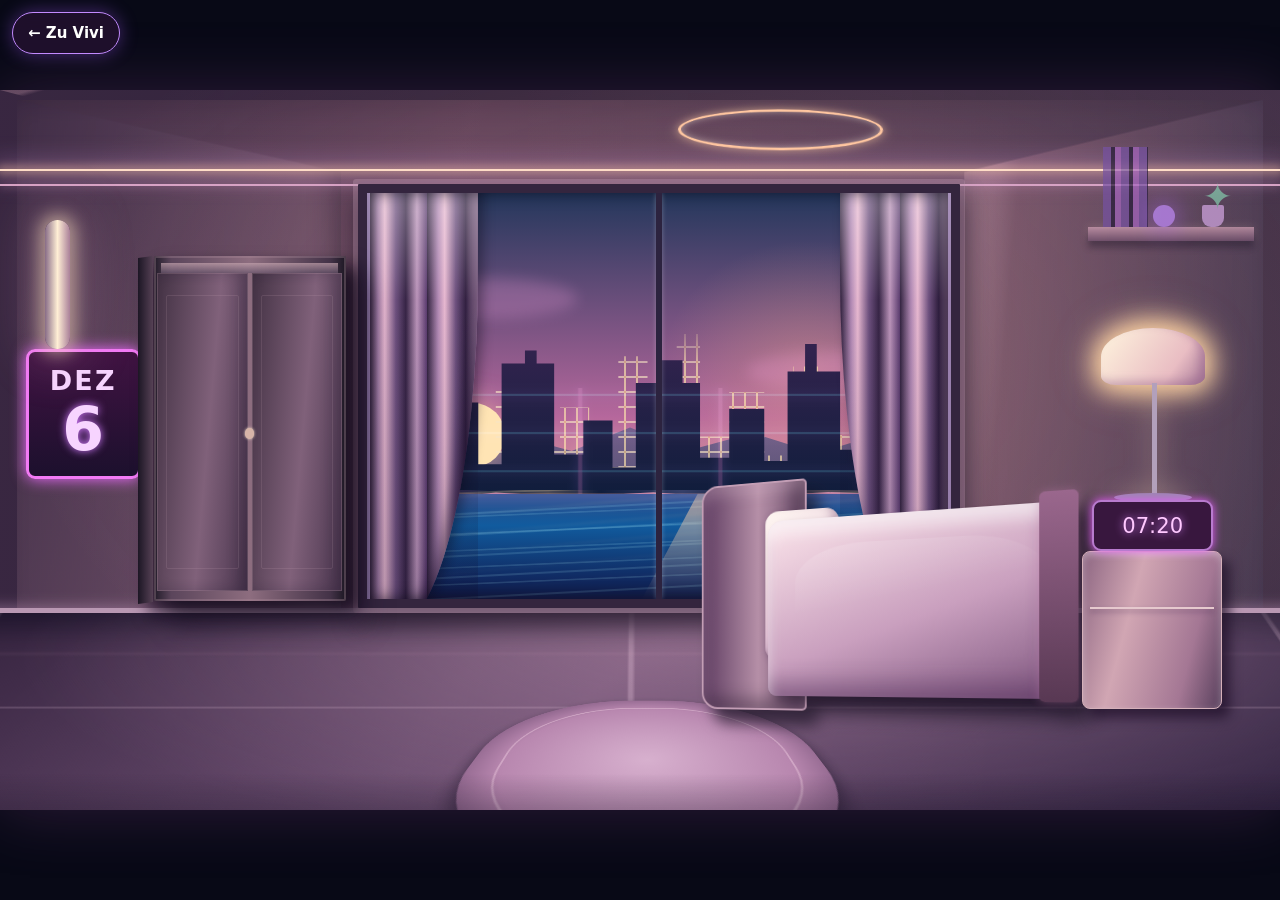
==== commit 21f5a134: "Refine Vivi suite layout and nighttime waterfront lighting" ====
--- a/index.html
+++ b/index.html
@@ -1 +1 @@
-<!doctype html><html lang="de"><head><meta charset="utf-8"><meta name="viewport" content="width=device-width,initial-scale=1,viewport-fit=cover"><meta name="theme-color" content="#100e23"><title>Vivi · Zimmer</title><link rel="stylesheet" href="room.css?v=8"><style>.vivi-back{position:fixed;top:max(12px,env(safe-area-inset-top));left:12px;z-index:9999;display:flex;align-items:center;gap:8px;padding:11px 15px;border:1px solid #c38aff;border-radius:24px;background:#21112ee8;color:#fff;text-decoration:none;font:600 15px system-ui,sans-serif;box-shadow:0 0 18px #a85cff66;backdrop-filter:blur(8px)}.vivi-back:focus-visible{outline:3px solid #fff}</style></head><body><a class="vivi-back" href="./vivi-robot.html" aria-label="Zurück zu Vivi">← Zu Vivi</a><main id="room-root"></main><script src="room.js?v=8" defer></script><script src="auto-update.js" defer></script></body></html>
+<!doctype html><html lang="de"><head><meta charset="utf-8"><meta name="viewport" content="width=device-width,initial-scale=1,viewport-fit=cover"><meta name="theme-color" content="#100e23"><title>Vivi · Zimmer</title><link rel="stylesheet" href="room.css?v=9"><style>.vivi-back{position:fixed;top:max(12px,env(safe-area-inset-top));left:12px;z-index:9999;display:flex;align-items:center;gap:8px;padding:11px 15px;border:1px solid #c38aff;border-radius:24px;background:#21112ee8;color:#fff;text-decoration:none;font:600 15px system-ui,sans-serif;box-shadow:0 0 18px #a85cff66;backdrop-filter:blur(8px)}.vivi-back:focus-visible{outline:3px solid #fff}</style></head><body><a class="vivi-back" href="./vivi-robot.html" aria-label="Zurück zu Vivi">← Zu Vivi</a><main id="room-root"></main><script src="room.js?v=9" defer></script><script src="auto-update.js" defer></script></body></html>
--- a/room.css
+++ b/room.css
@@ -281,3 +281,38 @@
 .suite-controls{display:none!important}
 .ceiling-ring{box-shadow:0 0 12px #ffcda6a8,inset 0 0 8px #fff2df77;transform:perspective(300px) rotateX(22deg)}
 @media(prefers-reduced-motion:reduce){.curtain{animation:none!important}.figure-slot{transition:none}}
+
+/* Vivi Suite 9: cleaner room, coherent furniture grouping, illuminated waterfront */
+.hud{display:none!important}
+.left-sconce{position:absolute;left:3.5%;top:18%;width:2%;height:18%;z-index:7;border-radius:12px;background:linear-gradient(90deg,#886c87,#ffefd5,#aa8099);box-shadow:0 0 16px 6px #ffe3c080,0 0 48px 17px #d89cbd35}
+.room.lights-off .left-sconce{background:#6b5a70;box-shadow:none}
+.city-lights{opacity:0!important}
+.tower-windows{position:absolute;bottom:27%;height:42%;width:100%;z-index:2;background-image:repeating-linear-gradient(90deg,transparent 0 5px,#ffe6ae 5px 7px,transparent 7px 12px),repeating-linear-gradient(0deg,transparent 0 7px,#f8e4c4 7px 9px,transparent 9px 15px);background-blend-mode:multiply;opacity:.65;mask-image:linear-gradient(to top,#000 0%,#000 72%,transparent 100%);clip-path:polygon(0 90%,4% 90%,4% 62%,8% 62%,8% 81%,12% 81%,12% 48%,17% 48%,17% 87%,22% 87%,22% 35%,27% 35%,27% 75%,33% 75%,33% 52%,38% 52%,38% 87%,43% 87%,43% 22%,48% 22%,48% 70%,53% 70%,53% 9%,57% 9%,57% 69%,62% 69%,62% 43%,68% 43%,68% 80%,73% 80%,73% 28%,78% 28%,78% 68%,83% 68%,83% 51%,89% 51%,89% 82%,94% 82%,94% 42%,100% 42%,100% 100%,0 100%)}
+.room[data-period=day] .tower-windows{opacity:.14}
+.neon-buildings{opacity:.75;filter:drop-shadow(0 0 5px #bb84ff)}
+.lake{z-index:3;background:repeating-linear-gradient(178deg,transparent 0 8px,#cba6e522 9px 10px),linear-gradient(#273e6d,#11284e 50%,#091a38)!important}
+.reflections{z-index:4;opacity:.18!important;mask-image:linear-gradient(to bottom,#000,transparent)!important}
+.light-reflections{position:absolute;z-index:4;bottom:0;left:0;width:100%;height:27%;pointer-events:none;background:repeating-linear-gradient(178deg,transparent 0 5px,#ffe2a75a 6px 7px,transparent 8px 13px),linear-gradient(90deg,transparent 3%,#f9a6ff55 15%,transparent 21%,#ffd4a35c 31%,transparent 40%,#b7b4ff55 54%,transparent 65%,#ffcaab66 79%,transparent 91%);mask-image:linear-gradient(to bottom,#000 0%,#0007 45%,transparent 100%);opacity:.7;animation:waterShimmer 9s ease-in-out infinite alternate}
+@keyframes waterShimmer{from{transform:translateX(-1%) scaleX(1.02);opacity:.48}to{transform:translateX(1%) scaleX(.98);opacity:.8}}
+.room[data-period=day] .light-reflections{opacity:.15}
+.window{overflow:hidden}
+.curtain{height:110%!important;top:-2%!important;z-index:15!important}
+.curtains-closed .curtain{width:53%!important;animation:none!important;transform:none!important}
+.curtains-closed .curtain.left{left:-1%!important}
+.curtains-closed .curtain.right{right:-1%!important}
+.window-frame{z-index:16!important}
+.bed{right:17%!important;bottom:13%!important;width:29%!important;height:34%!important;transform:skewY(-1deg) perspective(500px) rotateY(-9deg)!important;z-index:10}
+.bed-head{top:0!important;left:0!important;width:31%!important;height:98%!important;border-radius:18px 5px 5px 18px!important;background:linear-gradient(90deg,#5e3c61,#b58fa7 55%,#70516f)!important}
+.blanket{left:20%!important;bottom:8%!important;width:78%!important;height:75%!important;border-radius:15px 22px 16px 9px!important;background:linear-gradient(160deg,#fce5eb,#c99fbe 55%,#7c547d)!important}
+.pillow{left:19%!important;top:13%!important;width:21%!important;height:64%!important;border-radius:14px!important}
+.bed-foot{left:90%!important;bottom:7%!important;width:9%!important;height:80%!important;border-radius:5px!important}
+.heart-pillow{display:none!important}
+.nightstand{right:4.5%!important;bottom:14%!important;width:11%!important;height:22%!important;z-index:12!important;pointer-events:auto!important}
+.alarm-clock{right:5.2%!important;bottom:36%!important;width:9.5%!important;height:7%!important;z-index:13!important;display:flex!important;align-items:center!important;justify-content:center!important;padding:0!important;font-size:clamp(9px,1.65vw,23px)!important;line-height:1!important;font-variant-numeric:tabular-nums;white-space:nowrap;overflow:hidden}
+.lamp{right:5.4%!important;bottom:42%!important;width:9%!important;height:25%!important;z-index:12!important;filter:drop-shadow(0 0 12px #ffe1bd88)}
+.lampshade{height:32%!important}
+.lampstem{top:31%!important;height:64%!important}
+.rug{left:37%!important;bottom:-8%!important;width:27%!important;height:30%!important;border-radius:45%!important;transform:perspective(350px) rotateX(60deg)!important;background:radial-gradient(ellipse,#d7b0ce 0%,#b887af 58%,#6b486e 90%)!important;box-shadow:0 8px 16px #130d1d77!important}
+.rug:after{content:"";position:absolute;inset:8%;border:2px solid #f4d5e566;border-radius:inherit}
+.shelf{right:2%;top:19%;width:13%}
+@media(prefers-reduced-motion:reduce){.light-reflections{animation:none}}
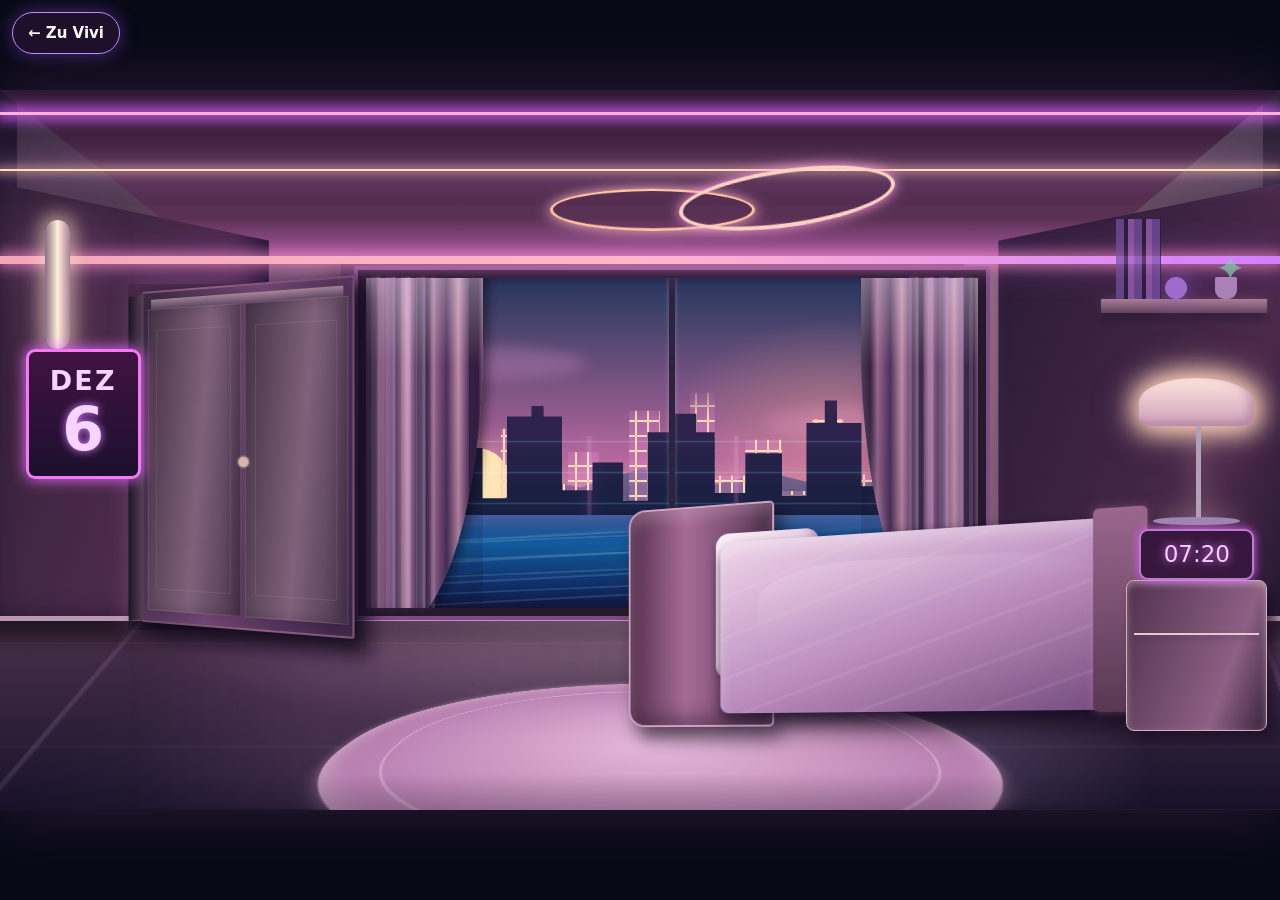
==== commit 0dff6684: "Introduce anime 2.5D architecture and layered room lighting" ====
--- a/index.html
+++ b/index.html
@@ -1 +1 @@
-<!doctype html><html lang="de"><head><meta charset="utf-8"><meta name="viewport" content="width=device-width,initial-scale=1,viewport-fit=cover"><meta name="theme-color" content="#100e23"><title>Vivi · Zimmer</title><link rel="stylesheet" href="room.css?v=9"><style>.vivi-back{position:fixed;top:max(12px,env(safe-area-inset-top));left:12px;z-index:9999;display:flex;align-items:center;gap:8px;padding:11px 15px;border:1px solid #c38aff;border-radius:24px;background:#21112ee8;color:#fff;text-decoration:none;font:600 15px system-ui,sans-serif;box-shadow:0 0 18px #a85cff66;backdrop-filter:blur(8px)}.vivi-back:focus-visible{outline:3px solid #fff}</style></head><body><a class="vivi-back" href="./vivi-robot.html" aria-label="Zurück zu Vivi">← Zu Vivi</a><main id="room-root"></main><script src="room.js?v=9" defer></script><script src="auto-update.js" defer></script></body></html>
+<!doctype html><html lang="de"><head><meta charset="utf-8"><meta name="viewport" content="width=device-width,initial-scale=1,viewport-fit=cover"><meta name="theme-color" content="#100e23"><title>Vivi · Zimmer</title><link rel="stylesheet" href="room.css?v=10"><style>.vivi-back{position:fixed;top:max(12px,env(safe-area-inset-top));left:12px;z-index:9999;display:flex;align-items:center;gap:8px;padding:11px 15px;border:1px solid #c38aff;border-radius:24px;background:#21112ee8;color:#fff;text-decoration:none;font:600 15px system-ui,sans-serif;box-shadow:0 0 18px #a85cff66;backdrop-filter:blur(8px)}.vivi-back:focus-visible{outline:3px solid #fff}</style></head><body><a class="vivi-back" href="./vivi-robot.html" aria-label="Zurück zu Vivi">← Zu Vivi</a><main id="room-root"></main><script src="room.js?v=10" defer></script><script src="auto-update.js" defer></script></body></html>
--- a/room.css
+++ b/room.css
@@ -316,3 +316,48 @@
 .rug:after{content:"";position:absolute;inset:8%;border:2px solid #f4d5e566;border-radius:inherit}
 .shelf{right:2%;top:19%;width:13%}
 @media(prefers-reduced-motion:reduce){.light-reflections{animation:none}}
+
+/* Suite 10: replace flat room composition with anime 2.5D architectural depth. */
+.room{background:#1a1028;--wall-light:#b64bdf}
+.wall{background:linear-gradient(90deg,#21152b 0 18%,#392440 18% 78%,#20182c 78% 100%)!important}
+.suite-ceiling{position:absolute;inset:0 0 76%;z-index:2;clip-path:polygon(0 0,100% 0,84% 100%,17% 100%);background:linear-gradient(180deg,#301934,#5a3155 74%,#ad5b9c);box-shadow:0 10px 30px #e88bc7}
+.suite-left-wall{position:absolute;inset:13% 79% 26% 0;z-index:2;clip-path:polygon(0 0,100% 13%,100% 100%,0 100%);background:linear-gradient(110deg,#342038,#4d2b4c 65%,#1d152d);box-shadow:inset -15px 0 30px #140d24}
+.suite-right-wall{position:absolute;inset:13% 0 26% 78%;z-index:2;clip-path:polygon(0 13%,100% 0,100% 100%,0 100%);background:linear-gradient(110deg,#291a34,#4b294d 75%,#23182f)}
+.suite-cove{position:absolute;z-index:9;left:0;right:0;top:23%;height:1.2%;background:linear-gradient(90deg,#f5a7b9,#ffb6cb,#d37dff);box-shadow:0 0 13px 3px #ff92c4aa,0 0 32px #d46cffa0;pointer-events:none}
+.ceiling-strip{z-index:9!important;top:3%!important;height:3px!important;background:#fcb1d7!important;box-shadow:0 0 14px 4px #d960ff!important}
+.window{z-index:4!important;left:28%!important;top:25%!important;width:49%!important;height:48%!important;border:8px solid #25192c!important;box-shadow:0 0 0 4px #7d4a84,0 0 22px #d87cff55!important}
+.sky{background:linear-gradient(180deg,var(--sky1),var(--sky2))!important}
+.room[data-period=night] .sky{background:linear-gradient(#080f33,#34215d 58%,#5a2770)!important}
+.room[data-period=day] .sky{background:linear-gradient(#3c83bf,#9ecae8)!important}
+.tower-windows{opacity:.95!important;filter:drop-shadow(0 0 5px #ff8ee8)}
+.neon-buildings{filter:drop-shadow(0 0 7px #f65cff)!important}
+.lake{height:28%!important;background:repeating-linear-gradient(176deg,transparent 0 7px,#f7b0fc40 8px 9px,transparent 10px 15px),linear-gradient(#172e5a,#080f30)!important}
+.light-reflections{height:28%!important;opacity:.88!important}
+.curtain{background:repeating-linear-gradient(90deg,#332040 0 8%,#98658e 14%,#4c315a 25%,#c08ba9 35%,#4e315c 44%)!important;box-shadow:inset 4px 0 7px #fff2,6px 2px 10px #0006!important;z-index:19!important;transition:width 1.4s cubic-bezier(.2,.7,.2,1)!important}
+.curtains-closed .curtain{width:54%!important}
+.suite-sheer{position:absolute;top:26%;height:46%;width:5%;z-index:6;pointer-events:none;background:repeating-linear-gradient(90deg,#f4d9f222 0 6px,#e6b2ec55 7px 9px,transparent 10px 15px);filter:drop-shadow(0 0 3px #f9e3fa88);animation:sheerSway 13s ease-in-out infinite alternate}
+.sheer-left{left:29%;transform-origin:top left}.sheer-right{right:24%;transform-origin:top right;animation-delay:-6s}
+@keyframes sheerSway{from{transform:skewX(-1deg)}to{transform:skewX(2deg)}}
+.floor{z-index:3!important;inset:73% 0 0!important;background:repeating-linear-gradient(102deg,transparent 0 17%,#e0b6fa22 17.1% 17.3%,transparent 17.5% 35%),linear-gradient(#4c314c,#1b142c)!important;box-shadow:inset 0 22px 22px #0008!important;transform-origin:top}
+.suite-floor-reflection{position:absolute;inset:74% 0 0;z-index:3;pointer-events:none;background:linear-gradient(90deg,transparent 10%,#df77d718 25%,transparent 50%,#d2b1f52b 76%,transparent 90%);filter:blur(6px)}
+.wardrobe{z-index:10!important;left:10%!important;top:27%!important;width:18%!important;height:48%!important;box-shadow:8px 7px 16px #090714aa, inset 0 0 22px #e5a0d522!important;transform:perspective(650px) rotateY(-10deg)!important;background:linear-gradient(100deg,#2d2038,#69406b 45%,#301d3e)!important;border:2px solid #b982a177!important}
+.suite-wardrobe-glow{position:absolute;left:10%;top:27%;width:18%;height:48%;z-index:9;pointer-events:none;box-shadow:0 0 20px #e78bf33a}
+.bed{z-index:11!important;right:12%!important;bottom:11%!important;width:40%!important;height:33%!important;transform:perspective(600px) rotateY(-7deg) skewY(-2deg)!important;filter:drop-shadow(8px 12px 10px #0c0915aa)!important}
+.bed-head{background:linear-gradient(90deg,#53304c,#a76b98 40%,#553653)!important;border:2px solid #d4a1c2!important}
+.blanket{background:repeating-linear-gradient(160deg,transparent 0 14px,#ffffff12 15px 17px,transparent 18px 40px),linear-gradient(160deg,#efd5e9,#bc8ebf 53%,#714779)!important;box-shadow:inset 0 9px 14px #fff4,0 7px 14px #160b22aa!important}
+.pillow{background:linear-gradient(120deg,#fff5fc,#d9b9d8)!important;box-shadow:inset -4px -4px 10px #9d78a088}
+.nightstand{z-index:12!important;right:1%!important;bottom:11%!important;width:11%!important;height:21%!important;background:linear-gradient(110deg,#51314e,#8d6084 70%,#38243d)!important;box-shadow:5px 7px 8px #090714aa}
+.alarm-clock{z-index:15!important;right:2%!important;bottom:32%!important;width:9%!important;min-height:5%!important;display:flex!important;align-items:center!important;justify-content:center!important;font-size:clamp(9px,1.8vw,25px)!important;line-height:1!important;white-space:nowrap!important}
+.lamp{z-index:14!important;right:1.5%!important;bottom:39%!important;width:10%!important;height:21%!important}
+.lampshade{background:linear-gradient(#fce4dc,#d0a1bb)!important;filter:drop-shadow(0 0 13px #ffcbb8)!important}
+.rug{z-index:5!important;left:27%!important;bottom:-7%!important;width:49%!important;height:32%!important;border-radius:48%!important;background:radial-gradient(ellipse,#e7b9dd 0%,#b47aab 72%,#6d406a 95%)!important;box-shadow:0 0 12px #edb7e077,inset 0 0 25px #fff7!important}
+.shelf{z-index:10!important;right:1%!important;top:29%!important}
+.wall-calendar{z-index:15!important}
+.ceiling-ring{z-index:16!important;top:13%!important;left:43%!important;box-shadow:0 0 15px #ffb3c8!important}
+.suite-ring{position:absolute;z-index:16;top:11%;left:53%;width:17%;height:8%;border:4px solid #ffd1c5;border-radius:50%;transform:rotate(-8deg);box-shadow:0 0 13px #ff9cd7}
+.left-sconce{z-index:15!important}
+.figure-slot{z-index:13!important}
+.foreground-depth{pointer-events:none}
+.room.lights-off .suite-cove,.room.lights-off .suite-ring{opacity:.12;box-shadow:none}
+.room.lights-off .suite-floor-reflection{opacity:.12}
+@media(prefers-reduced-motion:reduce){.suite-sheer{animation:none}}
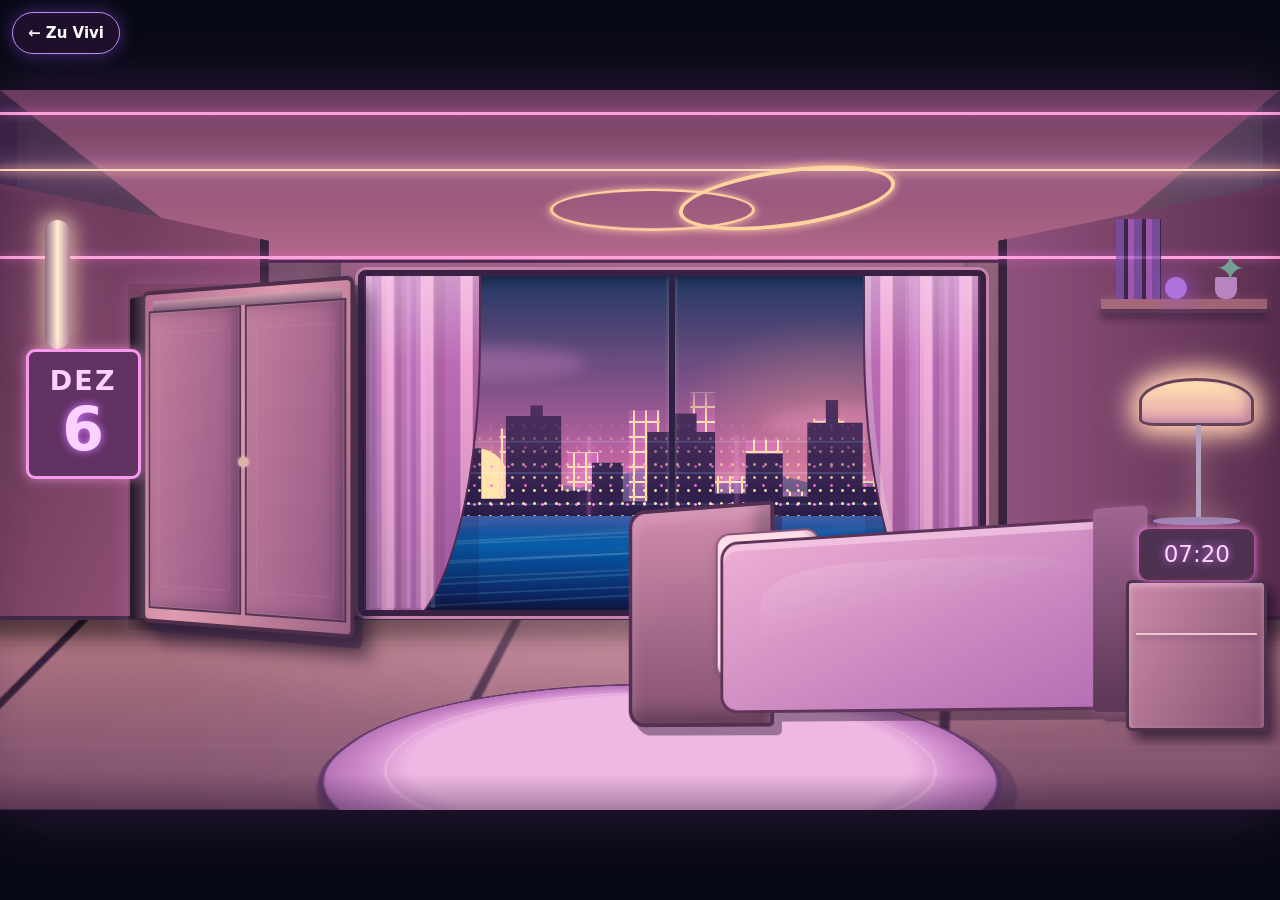
==== commit 79b339bf: "Restyle Vivi suite as outlined 2.5D cartoon room" ====
--- a/index.html
+++ b/index.html
@@ -1 +1 @@
-<!doctype html><html lang="de"><head><meta charset="utf-8"><meta name="viewport" content="width=device-width,initial-scale=1,viewport-fit=cover"><meta name="theme-color" content="#100e23"><title>Vivi · Zimmer</title><link rel="stylesheet" href="room.css?v=10"><style>.vivi-back{position:fixed;top:max(12px,env(safe-area-inset-top));left:12px;z-index:9999;display:flex;align-items:center;gap:8px;padding:11px 15px;border:1px solid #c38aff;border-radius:24px;background:#21112ee8;color:#fff;text-decoration:none;font:600 15px system-ui,sans-serif;box-shadow:0 0 18px #a85cff66;backdrop-filter:blur(8px)}.vivi-back:focus-visible{outline:3px solid #fff}</style></head><body><a class="vivi-back" href="./vivi-robot.html" aria-label="Zurück zu Vivi">← Zu Vivi</a><main id="room-root"></main><script src="room.js?v=10" defer></script><script src="auto-update.js" defer></script></body></html>
+<!doctype html><html lang="de"><head><meta charset="utf-8"><meta name="viewport" content="width=device-width,initial-scale=1,viewport-fit=cover"><meta name="theme-color" content="#100e23"><title>Vivi · Zimmer</title><link rel="stylesheet" href="room.css?v=11"><style>.vivi-back{position:fixed;top:max(12px,env(safe-area-inset-top));left:12px;z-index:9999;display:flex;align-items:center;gap:8px;padding:11px 15px;border:1px solid #c38aff;border-radius:24px;background:#21112ee8;color:#fff;text-decoration:none;font:600 15px system-ui,sans-serif;box-shadow:0 0 18px #a85cff66;backdrop-filter:blur(8px)}.vivi-back:focus-visible{outline:3px solid #fff}</style></head><body><a class="vivi-back" href="./vivi-robot.html" aria-label="Zurück zu Vivi">← Zu Vivi</a><main id="room-root"></main><script src="room.js?v=11" defer></script><script src="auto-update.js" defer></script></body></html>
--- a/room.css
+++ b/room.css
@@ -361,3 +361,37 @@
 .room.lights-off .suite-cove,.room.lights-off .suite-ring{opacity:.12;box-shadow:none}
 .room.lights-off .suite-floor-reflection{opacity:.12}
 @media(prefers-reduced-motion:reduce){.suite-sheer{animation:none}}
+
+/* Vivi Suite 11: outlined 2.5D cartoon room */
+.room{background:#33213f!important;filter:saturate(1.16)}
+.wall{background:linear-gradient(110deg,#674160 0 22%,#8b5a7e 22% 78%,#64405d 78%)!important}
+.suite-left-wall{background:linear-gradient(115deg,#58334e,#9c5d7e)!important;box-shadow:inset -9px 0 0 #37243b!important}
+.suite-right-wall{background:linear-gradient(90deg,#8b557b,#56304c)!important;box-shadow:inset 9px 0 0 #36223a!important}
+.suite-ceiling{background:linear-gradient(#69405d,#ac6b89)!important;box-shadow:none!important;border-bottom:3px solid #302039}
+.suite-cove,.ceiling-strip{height:3px!important;background:#f6a6da!important;box-shadow:0 0 8px #ed6fddaa!important}
+.floor{background:repeating-linear-gradient(105deg,transparent 0 13%,#342038 13.2% 13.6%,transparent 13.8% 27%),linear-gradient(#b17d86,#754e67)!important;border-top:5px solid #3e2b42!important}
+.suite-floor-reflection{opacity:.22}
+.window{border:6px solid #37223f!important;border-radius:8px!important;box-shadow:0 0 0 3px #bd86a9!important}
+.sky{filter:saturate(1.25)}
+.city{background:linear-gradient(#51345d,#241b3f)!important;filter:drop-shadow(0 0 3px #f065d8)}
+.city-lights,.tower-windows{opacity:1!important}
+.lake{background:repeating-linear-gradient(176deg,transparent 0 8px,#ffa3ee6e 9px 11px,transparent 12px 18px),linear-gradient(#65478b,#19244f)!important}
+.curtain{background:repeating-linear-gradient(90deg,#b36eae 0 13%,#e7a6d1 14% 24%,#a7659f 25% 35%)!important;border:2px solid #513052!important;border-top:0!important;box-shadow:inset 6px 0 0 #fff4!important;animation:cartoonCurtain 8s ease-in-out infinite alternate}
+@keyframes cartoonCurtain{0%{filter:brightness(.97);transform:skewX(-.7deg)}100%{filter:brightness(1.04);transform:skewX(.7deg)}}
+.wardrobe{background:linear-gradient(110deg,#ab6f8e,#d89cae 45%,#966381)!important;border:4px solid #4b3048!important;border-radius:8px!important;box-shadow:8px 9px 0 #34243e88!important}
+.wardrobe-door{background:linear-gradient(100deg,#bc819c,#8d587f)!important;border:2px solid #513650!important}
+.bed{filter:drop-shadow(8px 9px 0 #37233d77)!important}
+.bed-head{background:linear-gradient(#c88daa,#80536e)!important;border:4px solid #51304e!important}
+.blanket{background:linear-gradient(155deg,#e8b0d0,#aa70ac)!important;border:3px solid #593554!important;border-radius:18px!important;box-shadow:inset 0 7px 0 #f7d5ea99!important}
+.pillow{background:#ffe0e9!important;border:2px solid #825477!important}
+.nightstand{background:linear-gradient(120deg,#c48ca5,#80536e)!important;border:3px solid #493149!important;border-radius:6px!important}
+.alarm-clock{border:3px solid #51334d!important;background:#49324e!important;color:#ffd5f6!important;box-shadow:0 0 9px #f58ce8!important}
+.rug{background:radial-gradient(ellipse,#e9b9df 0 55%,#c58ac4 65%,#8a578e 82%)!important;border:4px solid #603d68!important;box-shadow:5px 6px 0 #3d274c55!important}
+.lampshade{background:linear-gradient(#ffe3b9,#dba4ae)!important;border:3px solid #614359!important;clip-path:none!important;border-radius:50% 50% 14% 14%!important}
+.shelf{background:#b17a83!important;border-bottom:4px solid #50354e!important}
+.plant i{background:#618d6b!important;border:1px solid #375542}
+.wall-calendar{border:3px solid #ef9de7!important;background:#5d345e!important;box-shadow:0 0 12px #f0a0d5aa!important}
+.ceiling-ring,.suite-ring{border-color:#ffd5a6!important;box-shadow:0 0 10px #ffcfb4!important}
+.room:after{content:"";position:absolute;inset:0;pointer-events:none;z-index:90;box-shadow:inset 0 0 30px #3d213b33}
+.room[data-period=day]{filter:saturate(1.05) brightness(1.12)}
+@media(prefers-reduced-motion:reduce){.curtain{animation:none}}
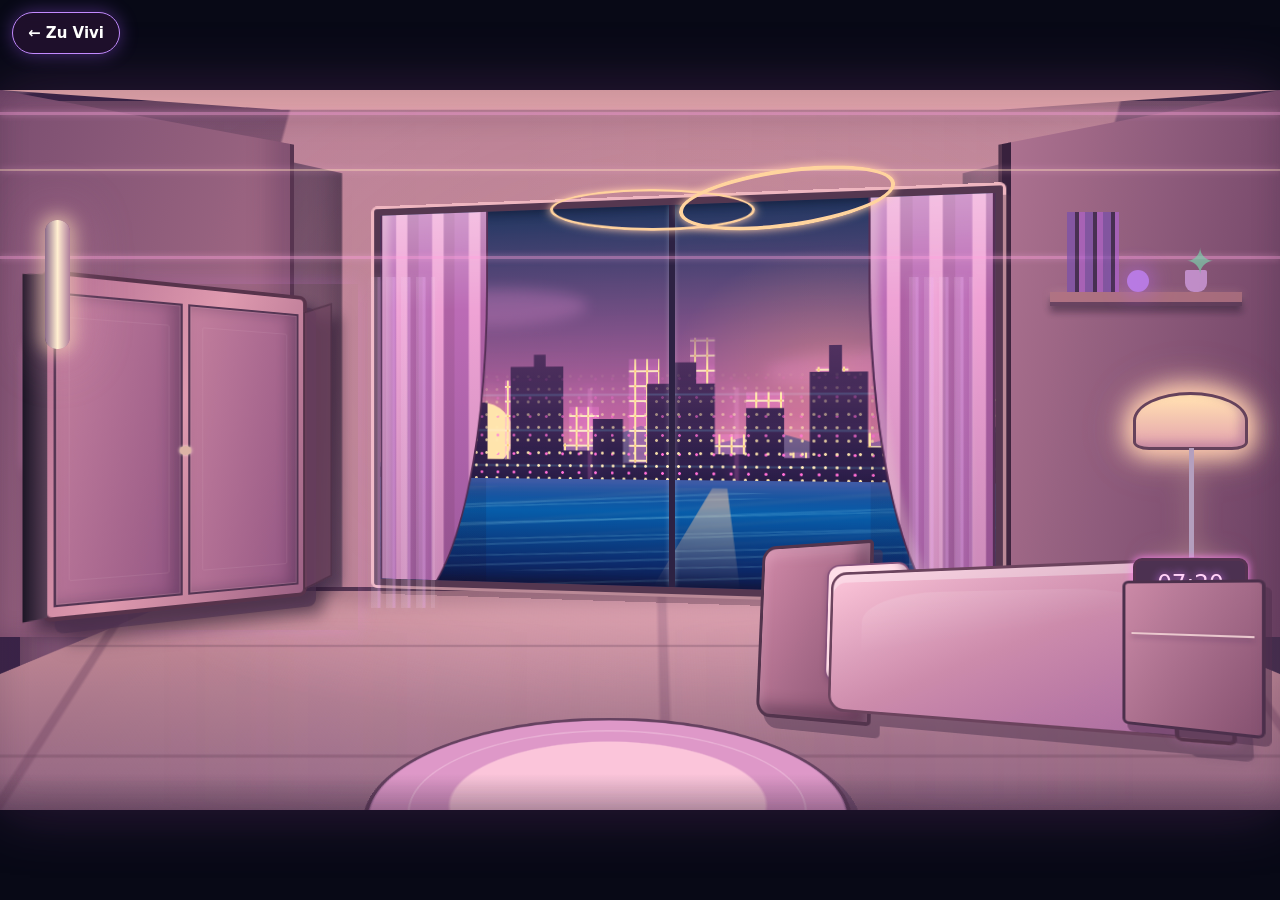
==== commit 82e5f6c5: "Load suite 12 stylesheet without stale cache" ====
--- a/index.html
+++ b/index.html
@@ -1 +1 @@
-<!doctype html><html lang="de"><head><meta charset="utf-8"><meta name="viewport" content="width=device-width,initial-scale=1,viewport-fit=cover"><meta name="theme-color" content="#100e23"><title>Vivi · Zimmer</title><link rel="stylesheet" href="room.css?v=11"><style>.vivi-back{position:fixed;top:max(12px,env(safe-area-inset-top));left:12px;z-index:9999;display:flex;align-items:center;gap:8px;padding:11px 15px;border:1px solid #c38aff;border-radius:24px;background:#21112ee8;color:#fff;text-decoration:none;font:600 15px system-ui,sans-serif;box-shadow:0 0 18px #a85cff66;backdrop-filter:blur(8px)}.vivi-back:focus-visible{outline:3px solid #fff}</style></head><body><a class="vivi-back" href="./vivi-robot.html" aria-label="Zurück zu Vivi">← Zu Vivi</a><main id="room-root"></main><script src="room.js?v=11" defer></script><script src="auto-update.js" defer></script></body></html>
+<!doctype html><html lang="de"><head><meta charset="utf-8"><meta name="viewport" content="width=device-width,initial-scale=1,viewport-fit=cover"><meta name="theme-color" content="#100e23"><title>Vivi · Zimmer</title><link rel="stylesheet" href="room.css?v=12"><style>.vivi-back{position:fixed;top:max(12px,env(safe-area-inset-top));left:12px;z-index:9999;display:flex;align-items:center;gap:8px;padding:11px 15px;border:1px solid #c38aff;border-radius:24px;background:#21112ee8;color:#fff;text-decoration:none;font:600 15px system-ui,sans-serif;box-shadow:0 0 18px #a85cff66;backdrop-filter:blur(8px)}.vivi-back:focus-visible{outline:3px solid #fff}</style></head><body><a class="vivi-back" href="./vivi-robot.html" aria-label="Zurück zu Vivi">← Zu Vivi</a><main id="room-root"></main><script src="room.js?v=12" defer></script><script src="auto-update.js" defer></script></body></html>
--- a/room.css
+++ b/room.css
@@ -395,3 +395,30 @@
 .room:after{content:"";position:absolute;inset:0;pointer-events:none;z-index:90;box-shadow:inset 0 0 30px #3d213b33}
 .room[data-period=day]{filter:saturate(1.05) brightness(1.12)}
 @media(prefers-reduced-motion:reduce){.curtain{animation:none}}
+
+/* Vivi Suite 12: angled 2.5D cartoon perspective, separate depth planes */
+.room{perspective:950px;--ink:#493044;--cream:#ffe0c6}
+.wall{background:linear-gradient(105deg,#76516c 0 19%,#b48296 19.2% 77%,#75506f 77.2% 100%)!important}
+.suite-left-wall{position:absolute!important;inset:0 auto 24% 0!important;width:23%!important;clip-path:polygon(0 0,100% 10%,100% 100%,0 100%)!important;background:linear-gradient(110deg,#76506d,#a8748a)!important;border-right:4px solid #53354d!important;box-shadow:inset -18px 0 25px #2e193b40!important}
+.suite-right-wall{position:absolute!important;inset:0 0 24% auto!important;width:22%!important;clip-path:polygon(0 10%,100% 0,100% 100%,0 100%)!important;background:linear-gradient(100deg,#a97690,#66425f)!important;border-left:4px solid #50364b!important}
+.suite-ceiling{clip-path:polygon(0 0,100% 0,78% 12%,22% 12%)!important;height:23%!important;background:linear-gradient(#d9a6aa,#b8819a)!important;border-bottom:0!important}
+.ceiling-strip,.suite-cove,.ambient-led{opacity:.45!important;box-shadow:0 0 6px #f3b1dc!important}
+.floor{inset:69% 0 0!important;clip-path:polygon(22% 0,78% 0,100% 100%,0 100%)!important;background:repeating-linear-gradient(90deg,transparent 0 17%,#69445d66 17.2% 17.6%,transparent 17.8% 34%),linear-gradient(#c9959b,#89647d)!important;border-top:5px solid #50344d!important;box-shadow:inset 0 16px 20px #50334a55!important}
+.floor:after{content:"";position:absolute;inset:0;background:repeating-linear-gradient(0deg,transparent 0 24%,#69475a88 24.5% 25%,transparent 25.5% 50%);transform:perspective(220px) rotateX(20deg)}
+.window{left:28%!important;top:15%!important;width:49%!important;height:55%!important;border:7px solid #52384e!important;border-radius:3px!important;box-shadow:7px 9px 0 #4c314455,0 0 0 3px #e9b8c0!important;transform:perspective(700px) rotateY(-4deg)!important}
+.curtain{box-shadow:inset 8px 0 6px #ffe5e455!important}
+.wardrobe{left:5%!important;top:27%!important;width:19%!important;height:45%!important;transform:perspective(500px) rotateY(13deg)!important;box-shadow:10px 12px 0 #49314b99!important;border:4px solid #533449!important}
+.wardrobe:after{content:"";position:absolute;left:100%;top:4%;height:94%;width:12%;background:#6d465f;transform:skewY(-22deg);transform-origin:left top;border:2px solid #4e3246;pointer-events:none}
+.bed{right:8%!important;bottom:10%!important;width:35%!important;height:29%!important;transform:perspective(650px) rotateY(-19deg) rotateX(5deg)!important;filter:drop-shadow(10px 12px 0 #4c334e80)!important;z-index:6!important}
+.bed-head{border:4px solid #50354b!important;background:linear-gradient(120deg,#c88ba5,#81536e)!important}
+.blanket{background:linear-gradient(155deg,#f7c8d9,#c58da9 52%,#a26b9a)!important;border:3px solid #67445b!important;box-shadow:inset 0 9px 0 #fff5!important}
+.bed-foot{background:#76536b!important;border:3px solid #513448!important;height:15%!important}
+.nightstand{right:2%!important;bottom:11%!important;width:10%!important;transform:perspective(420px) rotateY(-15deg)!important;box-shadow:5px 7px 0 #4d314b88!important}
+.alarm-clock{right:2.5%!important;bottom:28%!important;width:9%!important;z-index:9!important;font-size:clamp(9px,1.8vw,24px)!important}
+.lamp{right:2%!important;bottom:33%!important;height:25%!important;z-index:5!important}
+.rug{left:29%!important;bottom:-11%!important;width:37%!important;height:26%!important;border-radius:50%!important;transform:perspective(250px) rotateX(32deg)!important;filter:none!important;background:radial-gradient(ellipse,#f5c7d9 0 47%,#d79bc4 48% 70%,#8f648d 71%)!important;border:4px solid #62435d!important}
+.wall-calendar{left:2%!important;top:35%!important;z-index:7!important}
+.shelf{right:3%!important;top:28%!important;width:15%!important}
+.figure-slot{z-index:7!important;transition:left .7s ease,bottom .7s ease,transform .7s ease!important}
+.foreground-depth{pointer-events:none!important}
+@media(max-width:650px){.room{perspective:600px}.wardrobe{left:4%!important}.window{left:27%!important;width:51%!important}}
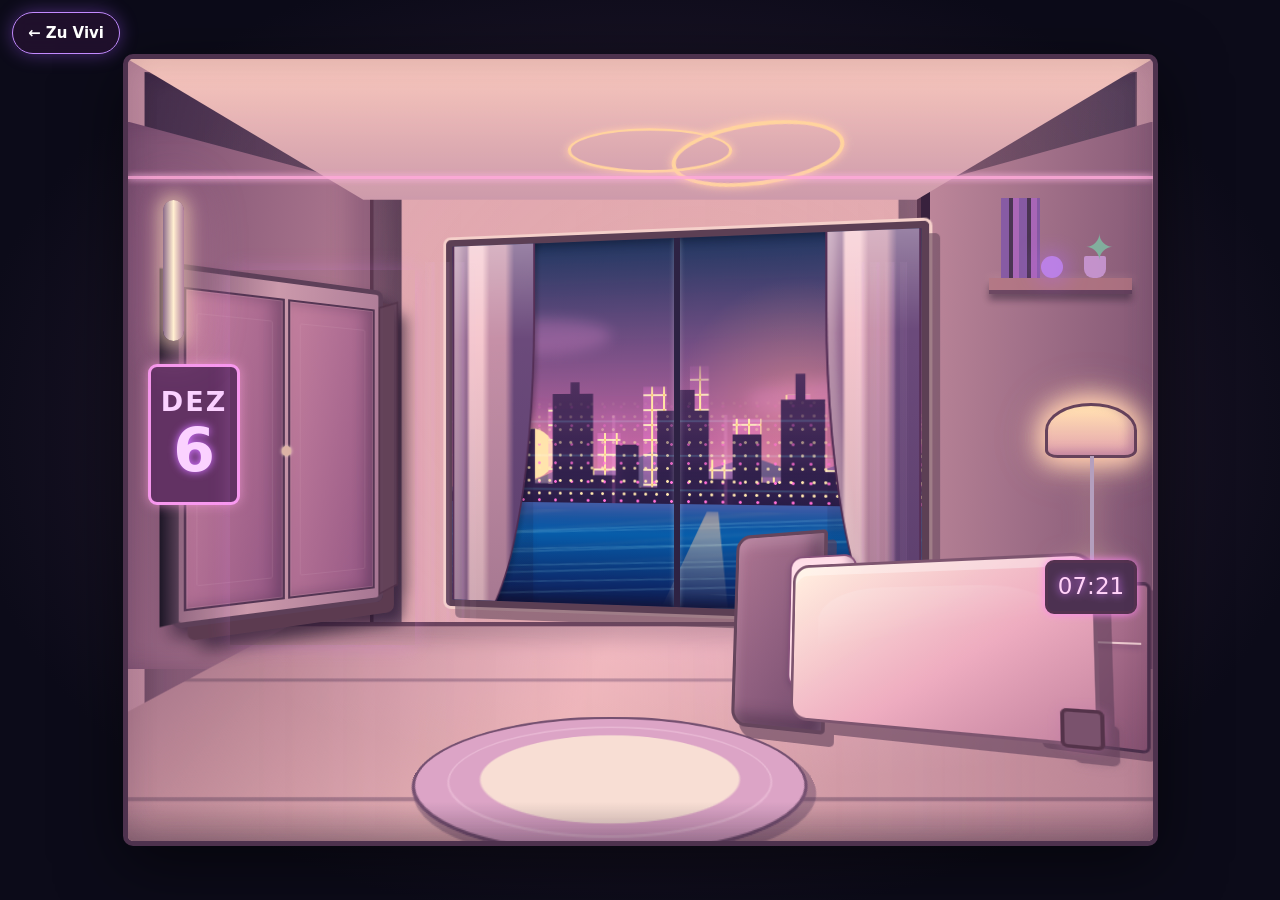
==== commit c43c796a: "Bump room assets to suite 13" ====
--- a/index.html
+++ b/index.html
@@ -1 +1 @@
-<!doctype html><html lang="de"><head><meta charset="utf-8"><meta name="viewport" content="width=device-width,initial-scale=1,viewport-fit=cover"><meta name="theme-color" content="#100e23"><title>Vivi · Zimmer</title><link rel="stylesheet" href="room.css?v=12"><style>.vivi-back{position:fixed;top:max(12px,env(safe-area-inset-top));left:12px;z-index:9999;display:flex;align-items:center;gap:8px;padding:11px 15px;border:1px solid #c38aff;border-radius:24px;background:#21112ee8;color:#fff;text-decoration:none;font:600 15px system-ui,sans-serif;box-shadow:0 0 18px #a85cff66;backdrop-filter:blur(8px)}.vivi-back:focus-visible{outline:3px solid #fff}</style></head><body><a class="vivi-back" href="./vivi-robot.html" aria-label="Zurück zu Vivi">← Zu Vivi</a><main id="room-root"></main><script src="room.js?v=12" defer></script><script src="auto-update.js" defer></script></body></html>
+<!doctype html><html lang="de"><head><meta charset="utf-8"><meta name="viewport" content="width=device-width,initial-scale=1,viewport-fit=cover"><meta name="theme-color" content="#100e23"><title>Vivi · Zimmer</title><link rel="stylesheet" href="room.css?v=13"><style>.vivi-back{position:fixed;top:max(12px,env(safe-area-inset-top));left:12px;z-index:9999;display:flex;align-items:center;gap:8px;padding:11px 15px;border:1px solid #c38aff;border-radius:24px;background:#21112ee8;color:#fff;text-decoration:none;font:600 15px system-ui,sans-serif;box-shadow:0 0 18px #a85cff66;backdrop-filter:blur(8px)}.vivi-back:focus-visible{outline:3px solid #fff}</style></head><body><a class="vivi-back" href="./vivi-robot.html" aria-label="Zurück zu Vivi">← Zu Vivi</a><main id="room-root"></main><script src="room.js?v=13" defer></script><script src="auto-update.js" defer></script></body></html>
--- a/room.css
+++ b/room.css
@@ -422,3 +422,35 @@
 .figure-slot{z-index:7!important;transition:left .7s ease,bottom .7s ease,transform .7s ease!important}
 .foreground-depth{pointer-events:none!important}
 @media(max-width:650px){.room{perspective:600px}.wardrobe{left:4%!important}.window{left:27%!important;width:51%!important}}
+
+/* Suite 13: new cartoon stage, coherent perspective and mobile framing */
+#room-root{display:flex!important;align-items:center!important;justify-content:center!important;min-height:100dvh!important;background:radial-gradient(ellipse at 50% 48%,#34233e,#0c0b19 75%)!important}
+.room{width:min(100vw,115dvh)!important;height:min(88dvh,88vw)!important;aspect-ratio:auto!important;perspective:900px!important;overflow:hidden!important;background:#b68a9a!important;border:5px solid #4b334b!important;border-radius:10px!important;box-shadow:0 18px 65px #0008!important}
+.wall{inset:0!important;background:linear-gradient(100deg,#805b73 0 22%,#d9a8b2 22% 77%,#976b80 77% 100%)!important}
+.suite-left-wall{inset:8% auto 22% 0!important;width:24%!important;clip-path:polygon(0 0,100% 12%,100% 100%,0 100%)!important;background:linear-gradient(100deg,#75506d,#b98798)!important;border-right:4px solid #57384d!important;z-index:1!important}
+.suite-right-wall{inset:8% 0 22% auto!important;width:23%!important;clip-path:polygon(0 12%,100% 0,100% 100%,0 100%)!important;background:linear-gradient(95deg,#ba8b9b,#78546e)!important;border-left:4px solid #57384d!important;z-index:1!important}
+.suite-ceiling{inset:0 0 auto!important;height:18%!important;clip-path:polygon(0 0,100% 0,77% 100%,23% 100%)!important;background:linear-gradient(#f4c9c0,#c89caa)!important;z-index:2!important}
+.suite-cove,.ceiling-strip,.ambient-led{top:15%!important;height:3px!important;opacity:.5!important}
+.floor{inset:72% 0 0!important;clip-path:polygon(22% 0,78% 0,100% 100%,0 100%)!important;background:repeating-linear-gradient(0deg,transparent 0 23%,#74556a99 23.5% 24.5%,transparent 25% 49%),linear-gradient(110deg,#8b6179,#e4b4b4 45%,#9d7086)!important;border-top:5px solid #67455c!important;z-index:2!important}
+.floor:after{content:none!important}
+.window{left:30%!important;top:22%!important;width:47%!important;height:49%!important;border:7px solid #594052!important;border-radius:5px!important;transform:perspective(850px) rotateY(-5deg)!important;box-shadow:10px 12px 0 #63485a99,0 0 0 3px #f1d1cc!important;z-index:3!important}
+.window .curtain{background:repeating-linear-gradient(90deg,#926d8e 0 16%,#f0c8ce 20% 36%,#c092a6 45% 65%,#684b76 76% 100%)!important;filter:drop-shadow(3px 2px 2px #0003)}
+.window .sky{background:linear-gradient(var(--sky1),var(--sky2))!important}
+.suite-sheer{opacity:.3!important}
+.wardrobe{left:6%!important;top:28%!important;width:19%!important;height:43%!important;transform:perspective(600px) rotateY(18deg)!important;background:linear-gradient(95deg,#77556e,#c69baa 40%,#a27891)!important;border:5px solid #5a4056!important;border-radius:7px!important;box-shadow:12px 13px 0 #593c4e!important;z-index:5!important}
+.wardrobe:after{width:10%!important;background:#64465a!important}
+.bed{right:8%!important;bottom:12%!important;width:35%!important;height:29%!important;transform:perspective(700px) rotateY(-20deg) rotateX(4deg)!important;z-index:7!important;filter:drop-shadow(10px 12px 0 #5b405799)!important}
+.bed-head{background:linear-gradient(120deg,#a77790,#714e6b)!important;border:4px solid #62465a!important}
+.blanket{background:linear-gradient(145deg,#fff1e3,#e7aebf 60%,#bc849d)!important;border:3px solid #79566d!important}
+.rug{left:28%!important;bottom:0%!important;width:38%!important;height:17%!important;transform:perspective(300px) rotateX(36deg)!important;background:radial-gradient(ellipse,#f5dfd6 0 47%,#d6a6c3 48% 74%,#815a7c 75%)!important;border:3px solid #71516d!important;z-index:3!important}
+.nightstand{right:1%!important;bottom:12%!important;width:10%!important;z-index:7!important}
+.alarm-clock{right:1.5%!important;bottom:29%!important;width:9%!important;z-index:9!important}
+.lamp{right:1%!important;bottom:34%!important;height:22%!important;z-index:6!important}
+.wall-calendar{left:2%!important;top:39%!important;z-index:6!important}
+.shelf{right:2%!important;top:28%!important;width:14%!important;z-index:5!important}
+.plant{left:23%!important;bottom:22%!important;z-index:5!important}
+.ceiling-ring,.suite-ring{top:8%!important;z-index:5!important}
+.figure-slot{z-index:8!important}
+.foreground-depth{pointer-events:none!important;z-index:10!important}
+@media(orientation:portrait){.room{width:100vw!important;height:74dvh!important;max-height:780px!important;min-height:430px!important}.window{top:23%!important;height:45%!important}.floor{top:69%!important}.bed{bottom:18%!important}.rug{bottom:8%!important}.nightstand{bottom:18%!important}.alarm-clock{bottom:35%!important}.lamp{bottom:40%!important}.wall-calendar{top:41%!important}}
+@media(prefers-reduced-motion:reduce){.room *, .room *:before,.room *:after{animation-duration:.001ms!important;transition-duration:.001ms!important}}
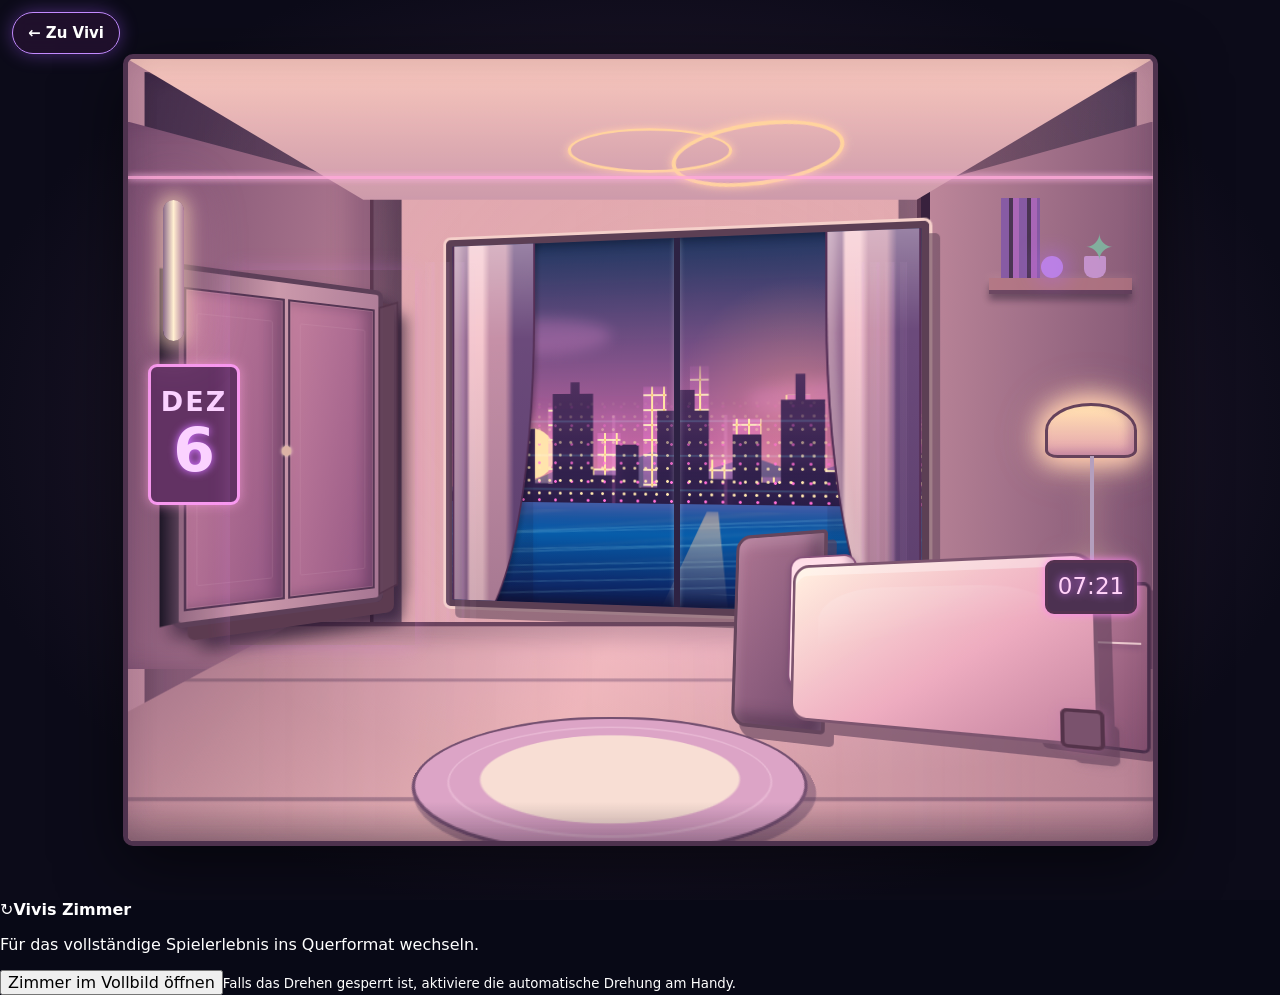
==== commit 22ff06e5: "Add user-initiated fullscreen landscape entry" ====
--- a/index.html
+++ b/index.html
@@ -1 +1 @@
-<!doctype html><html lang="de"><head><meta charset="utf-8"><meta name="viewport" content="width=device-width,initial-scale=1,viewport-fit=cover"><meta name="theme-color" content="#100e23"><title>Vivi · Zimmer</title><link rel="stylesheet" href="room.css?v=13"><style>.vivi-back{position:fixed;top:max(12px,env(safe-area-inset-top));left:12px;z-index:9999;display:flex;align-items:center;gap:8px;padding:11px 15px;border:1px solid #c38aff;border-radius:24px;background:#21112ee8;color:#fff;text-decoration:none;font:600 15px system-ui,sans-serif;box-shadow:0 0 18px #a85cff66;backdrop-filter:blur(8px)}.vivi-back:focus-visible{outline:3px solid #fff}</style></head><body><a class="vivi-back" href="./vivi-robot.html" aria-label="Zurück zu Vivi">← Zu Vivi</a><main id="room-root"></main><script src="room.js?v=13" defer></script><script src="auto-update.js" defer></script></body></html>
+<!doctype html><html lang="de"><head><meta charset="utf-8"><meta name="viewport" content="width=device-width,initial-scale=1,viewport-fit=cover"><meta name="theme-color" content="#100e23"><title>Vivi · Zimmer</title><link rel="stylesheet" href="room.css?v=14"><style>.vivi-back{position:fixed;top:max(12px,env(safe-area-inset-top));left:12px;z-index:9999;display:flex;align-items:center;gap:8px;padding:11px 15px;border:1px solid #c38aff;border-radius:24px;background:#21112ee8;color:#fff;text-decoration:none;font:600 15px system-ui,sans-serif;box-shadow:0 0 18px #a85cff66;backdrop-filter:blur(8px)}.vivi-back:focus-visible{outline:3px solid #fff}</style></head><body><a class="vivi-back" href="./vivi-robot.html" aria-label="Zurück zu Vivi">← Zu Vivi</a><main id="room-root"></main><div id="vivi-landscape-gate" class="vivi-landscape-gate"><div class="gate-card"><span class="gate-icon">↻</span><strong>Vivis Zimmer</strong><p>Für das vollständige Spielerlebnis ins Querformat wechseln.</p><button id="vivi-enter-landscape" type="button">Zimmer im Vollbild öffnen</button><small>Falls das Drehen gesperrt ist, aktiviere die automatische Drehung am Handy.</small></div></div><script src="room.js?v=14" defer></script><script src="auto-update.js" defer></script></body></html>
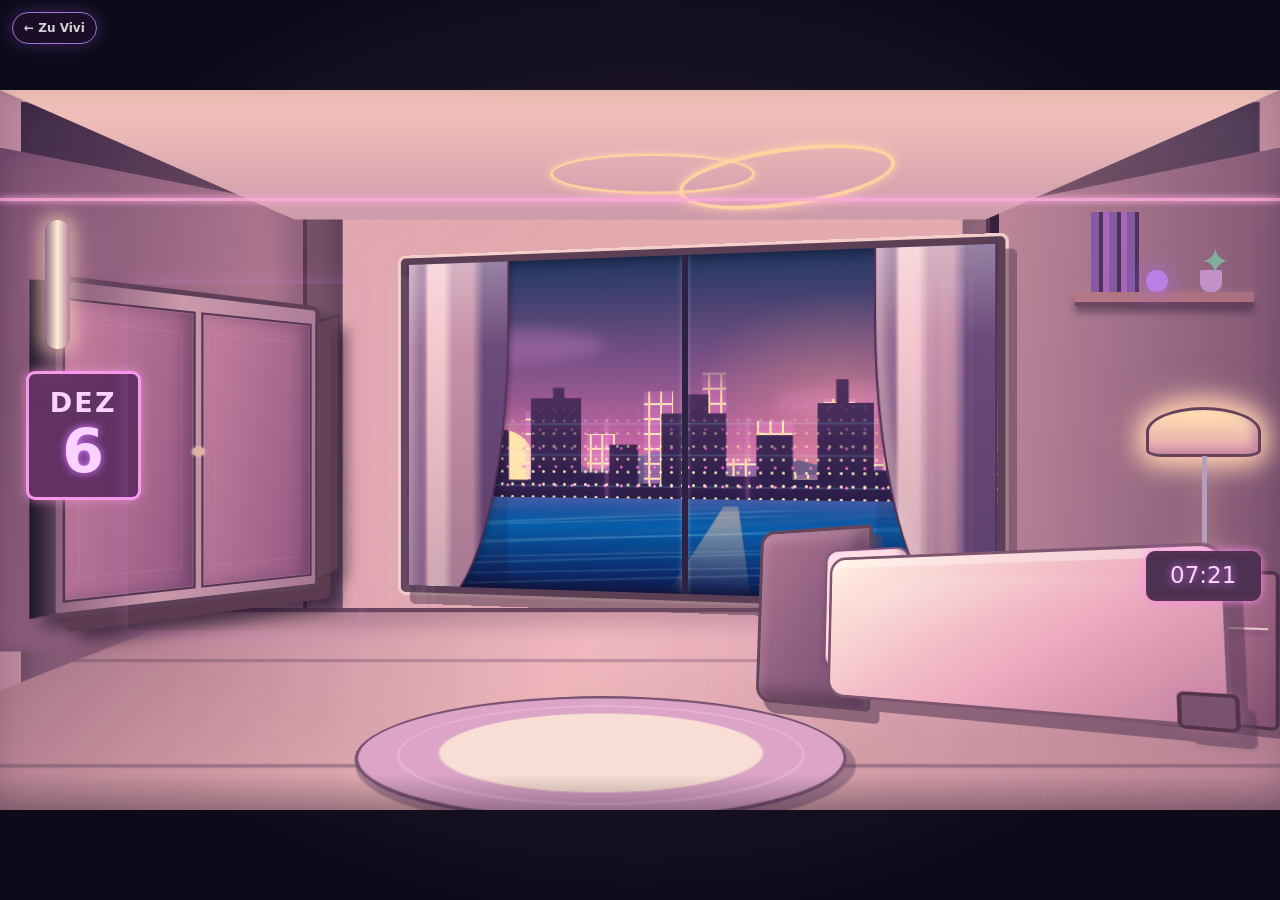
==== commit 34a493f3: "Vivi Suite 15: index.html" ====
--- a/index.html
+++ b/index.html
@@ -1 +1 @@
-<!doctype html><html lang="de"><head><meta charset="utf-8"><meta name="viewport" content="width=device-width,initial-scale=1,viewport-fit=cover"><meta name="theme-color" content="#100e23"><title>Vivi · Zimmer</title><link rel="stylesheet" href="room.css?v=14"><style>.vivi-back{position:fixed;top:max(12px,env(safe-area-inset-top));left:12px;z-index:9999;display:flex;align-items:center;gap:8px;padding:11px 15px;border:1px solid #c38aff;border-radius:24px;background:#21112ee8;color:#fff;text-decoration:none;font:600 15px system-ui,sans-serif;box-shadow:0 0 18px #a85cff66;backdrop-filter:blur(8px)}.vivi-back:focus-visible{outline:3px solid #fff}</style></head><body><a class="vivi-back" href="./vivi-robot.html" aria-label="Zurück zu Vivi">← Zu Vivi</a><main id="room-root"></main><div id="vivi-landscape-gate" class="vivi-landscape-gate"><div class="gate-card"><span class="gate-icon">↻</span><strong>Vivis Zimmer</strong><p>Für das vollständige Spielerlebnis ins Querformat wechseln.</p><button id="vivi-enter-landscape" type="button">Zimmer im Vollbild öffnen</button><small>Falls das Drehen gesperrt ist, aktiviere die automatische Drehung am Handy.</small></div></div><script src="room.js?v=14" defer></script><script src="auto-update.js" defer></script></body></html>
+<!doctype html><html lang="de"><head><meta charset="utf-8"><meta name="viewport" content="width=device-width,initial-scale=1,viewport-fit=cover"><meta name="theme-color" content="#100e23"><title>Vivi · Zimmer</title><link rel="stylesheet" href="room.css?v=15"><style>.vivi-back{position:fixed;top:max(12px,env(safe-area-inset-top));left:12px;z-index:9999;display:flex;align-items:center;gap:8px;padding:11px 15px;border:1px solid #c38aff;border-radius:24px;background:#21112ee8;color:#fff;text-decoration:none;font:600 15px system-ui,sans-serif;box-shadow:0 0 18px #a85cff66;backdrop-filter:blur(8px)}.vivi-back:focus-visible{outline:3px solid #fff}</style></head><body><a class="vivi-back" href="./vivi-robot.html" aria-label="Zurück zu Vivi">← Zu Vivi</a><main id="room-root"></main><div id="vivi-landscape-gate" class="vivi-landscape-gate"><div class="gate-card"><span class="gate-icon">↻</span><strong>Vivis Zimmer</strong><p>Für das vollständige Spielerlebnis ins Querformat wechseln.</p><button id="vivi-enter-landscape" type="button">Zimmer im Vollbild öffnen</button><small>Falls das Drehen gesperrt ist, aktiviere die automatische Drehung am Handy.</small></div></div><script src="room.js?v=15" defer></script><script src="auto-update.js" defer></script></body></html>
--- a/room.css
+++ b/room.css
@@ -454,3 +454,16 @@
 .foreground-depth{pointer-events:none!important;z-index:10!important}
 @media(orientation:portrait){.room{width:100vw!important;height:74dvh!important;max-height:780px!important;min-height:430px!important}.window{top:23%!important;height:45%!important}.floor{top:69%!important}.bed{bottom:18%!important}.rug{bottom:8%!important}.nightstand{bottom:18%!important}.alarm-clock{bottom:35%!important}.lamp{bottom:40%!important}.wall-calendar{top:41%!important}}
 @media(prefers-reduced-motion:reduce){.room *, .room *:before,.room *:after{animation-duration:.001ms!important;transition-duration:.001ms!important}}
+
+/* Suite 14: game-like fullscreen landscape stage */
+html,body{width:100%;height:100%;overflow:hidden!important;overscroll-behavior:none}
+#room-root{width:100vw!important;height:100dvh!important;min-height:0!important;display:flex!important;align-items:center!important;justify-content:center!important;overflow:hidden!important}
+.room{flex:none!important;width:min(100vw,177.7778dvh)!important;height:min(100dvh,56.25vw)!important;min-height:0!important;max-height:none!important;aspect-ratio:16/9!important;border:0!important;border-radius:0!important;box-shadow:none!important}
+.vivi-back{font-size:12px!important;padding:8px 11px!important;opacity:.82;transition:opacity .2s}
+.vivi-back:hover,.vivi-back:focus{opacity:1}
+.vivi-landscape-gate{display:none;position:fixed;inset:0;z-index:10000;background:radial-gradient(ellipse at center,#4e2b66,#0b0918 80%);align-items:center;justify-content:center;padding:20px;text-align:center;color:white;font-family:system-ui}
+.gate-card{display:grid;justify-items:center;gap:12px;max-width:340px}
+.gate-icon{font-size:50px;color:#df9aff}.gate-card strong{font-size:24px}.gate-card p{margin:0;line-height:1.5}.gate-card small{opacity:.75;line-height:1.5}
+#vivi-enter-landscape{border:1px solid #efb8ff;border-radius:30px;background:#743ba4;color:white;padding:14px 22px;font:600 16px system-ui}
+@media(orientation:portrait){.vivi-landscape-gate{display:flex}.room{width:100vw!important;height:56.25vw!important;min-height:0!important}.vivi-back{display:none!important}}
+@media(orientation:landscape){.vivi-landscape-gate{display:none}.room{width:min(100vw,177.7778dvh)!important;height:min(100dvh,56.25vw)!important}}
